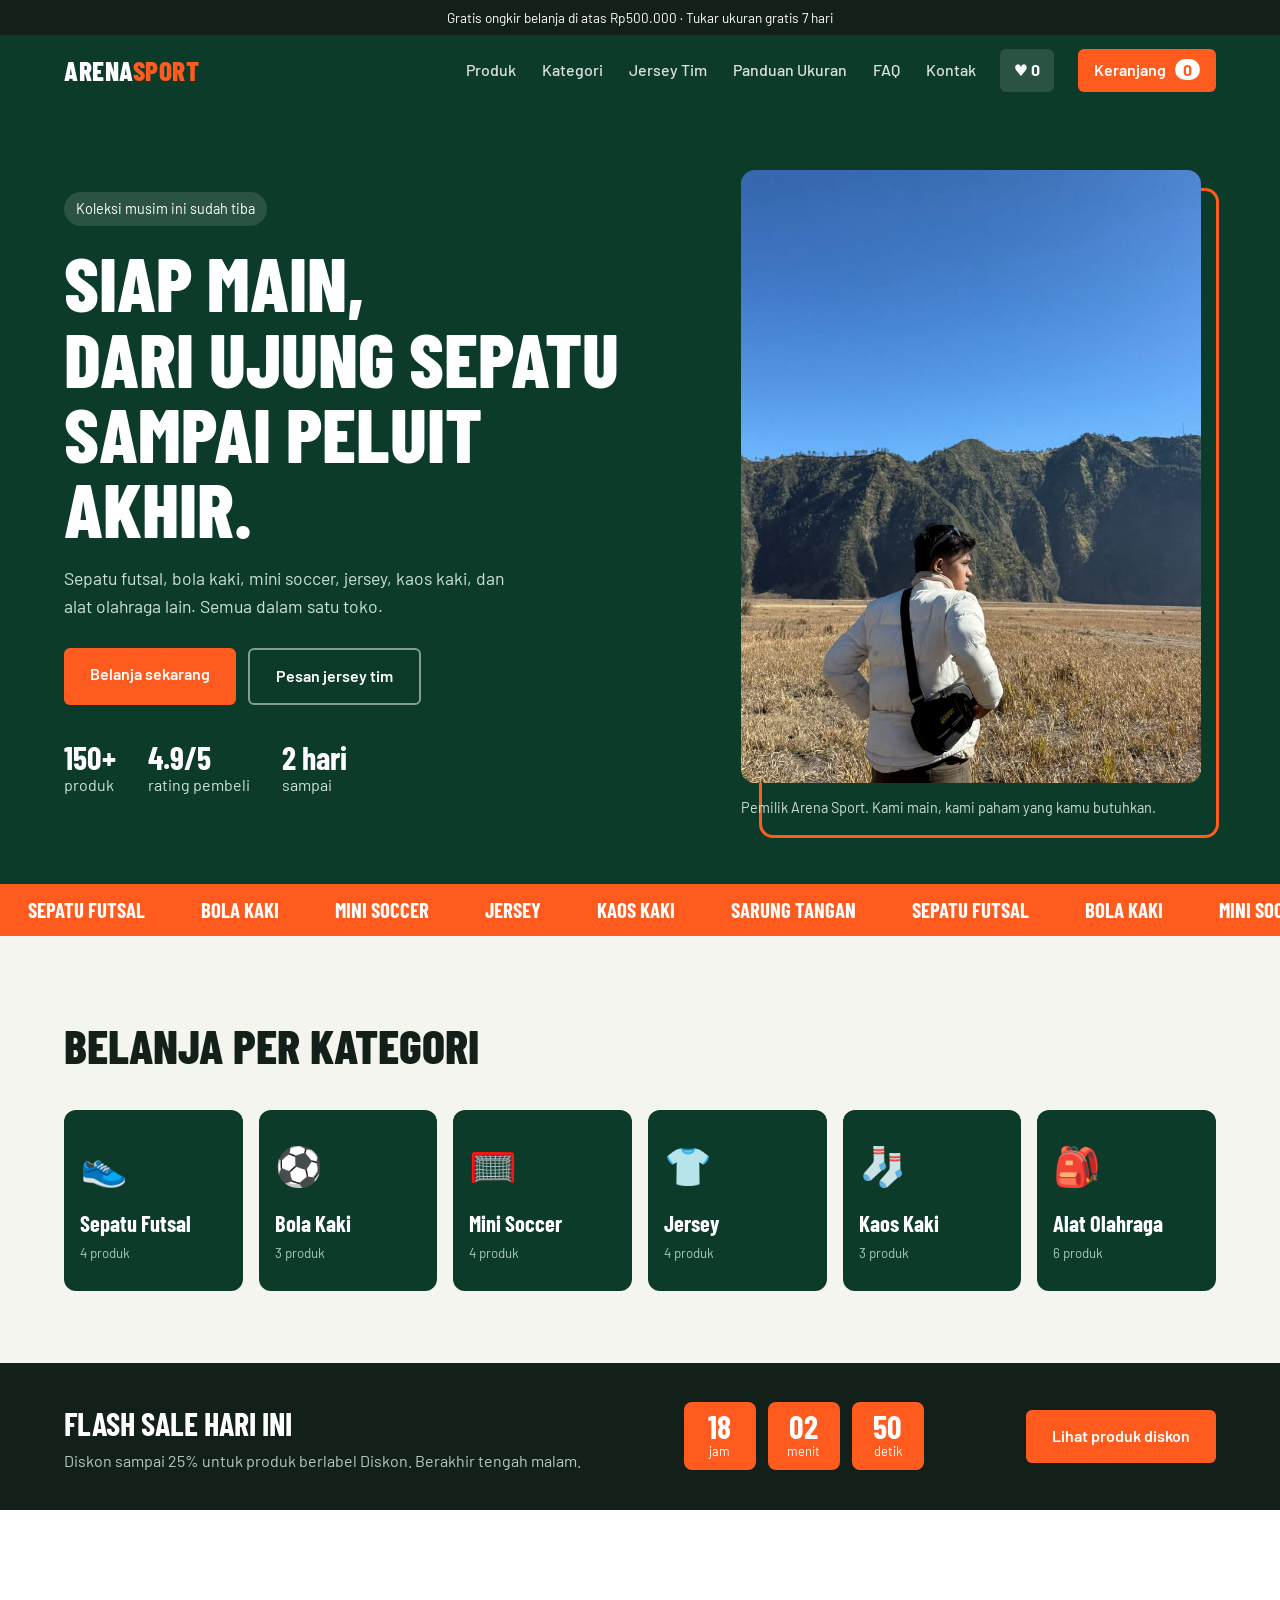
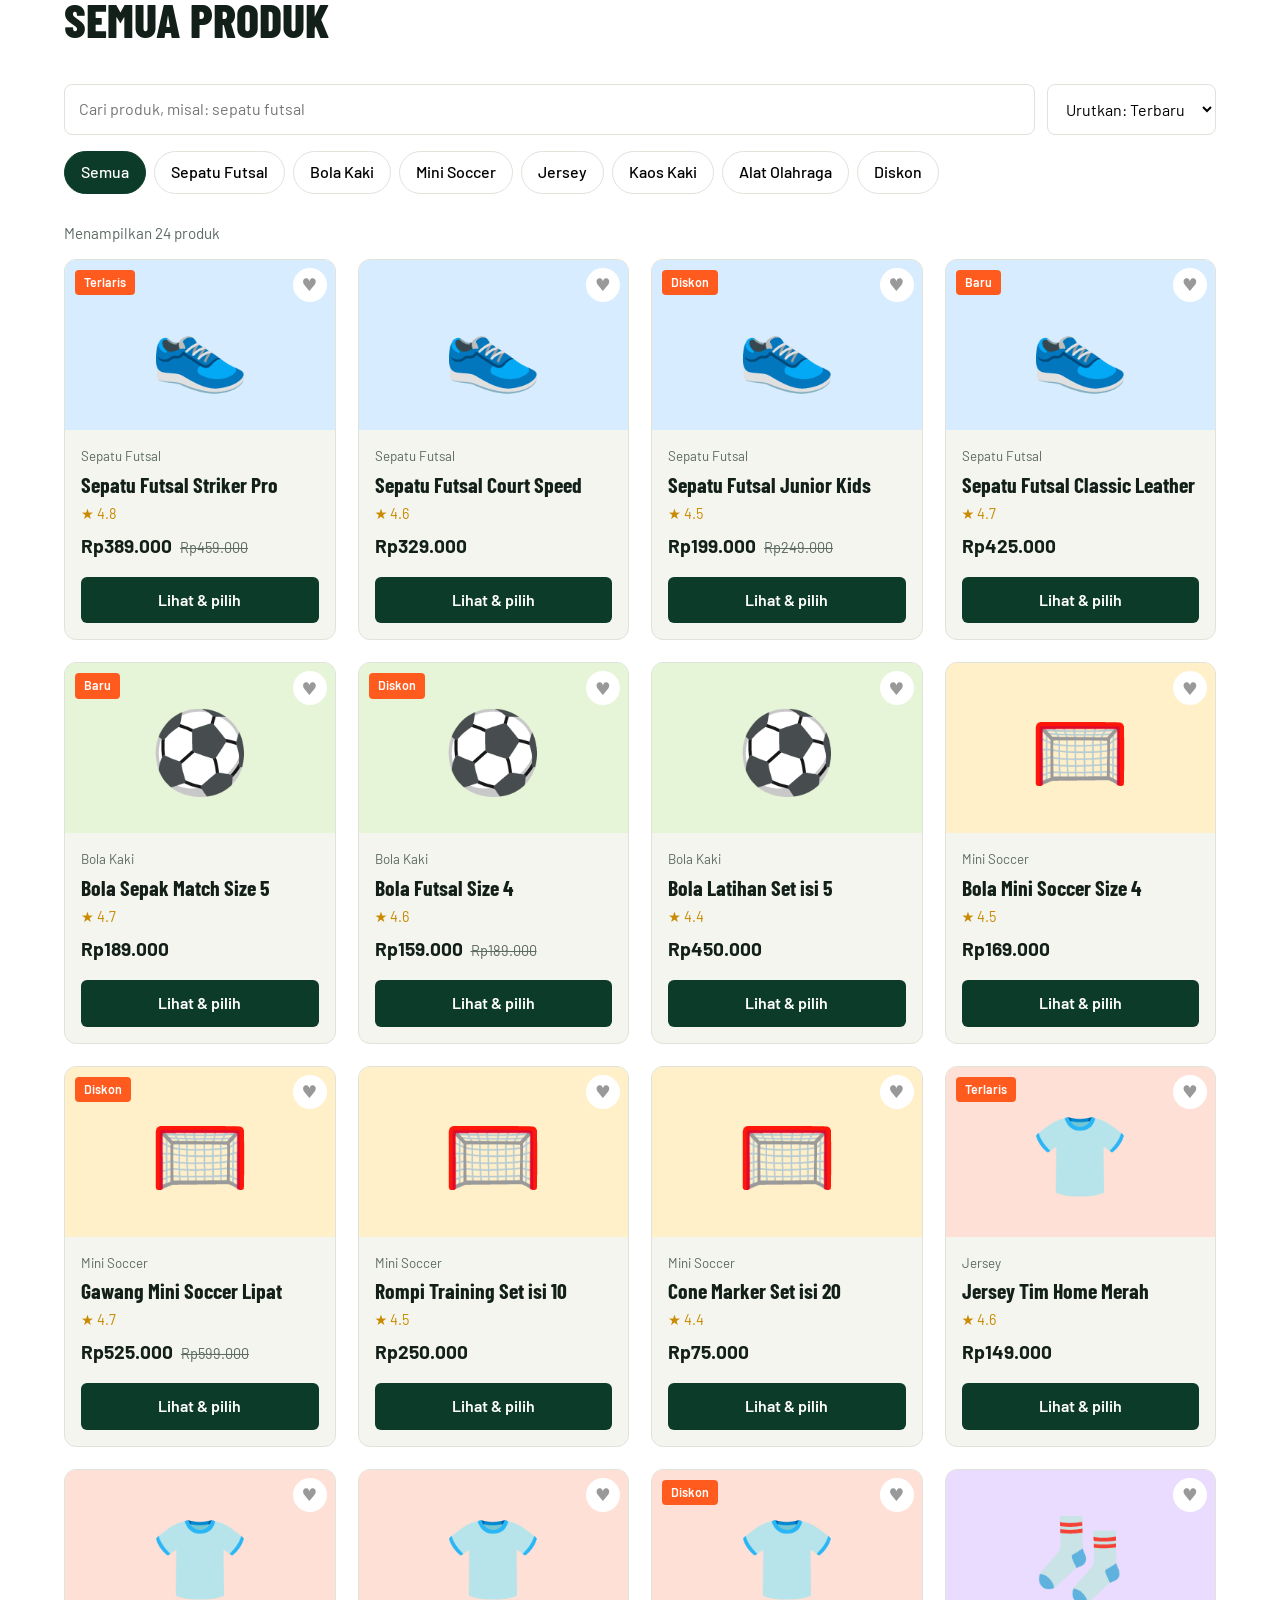
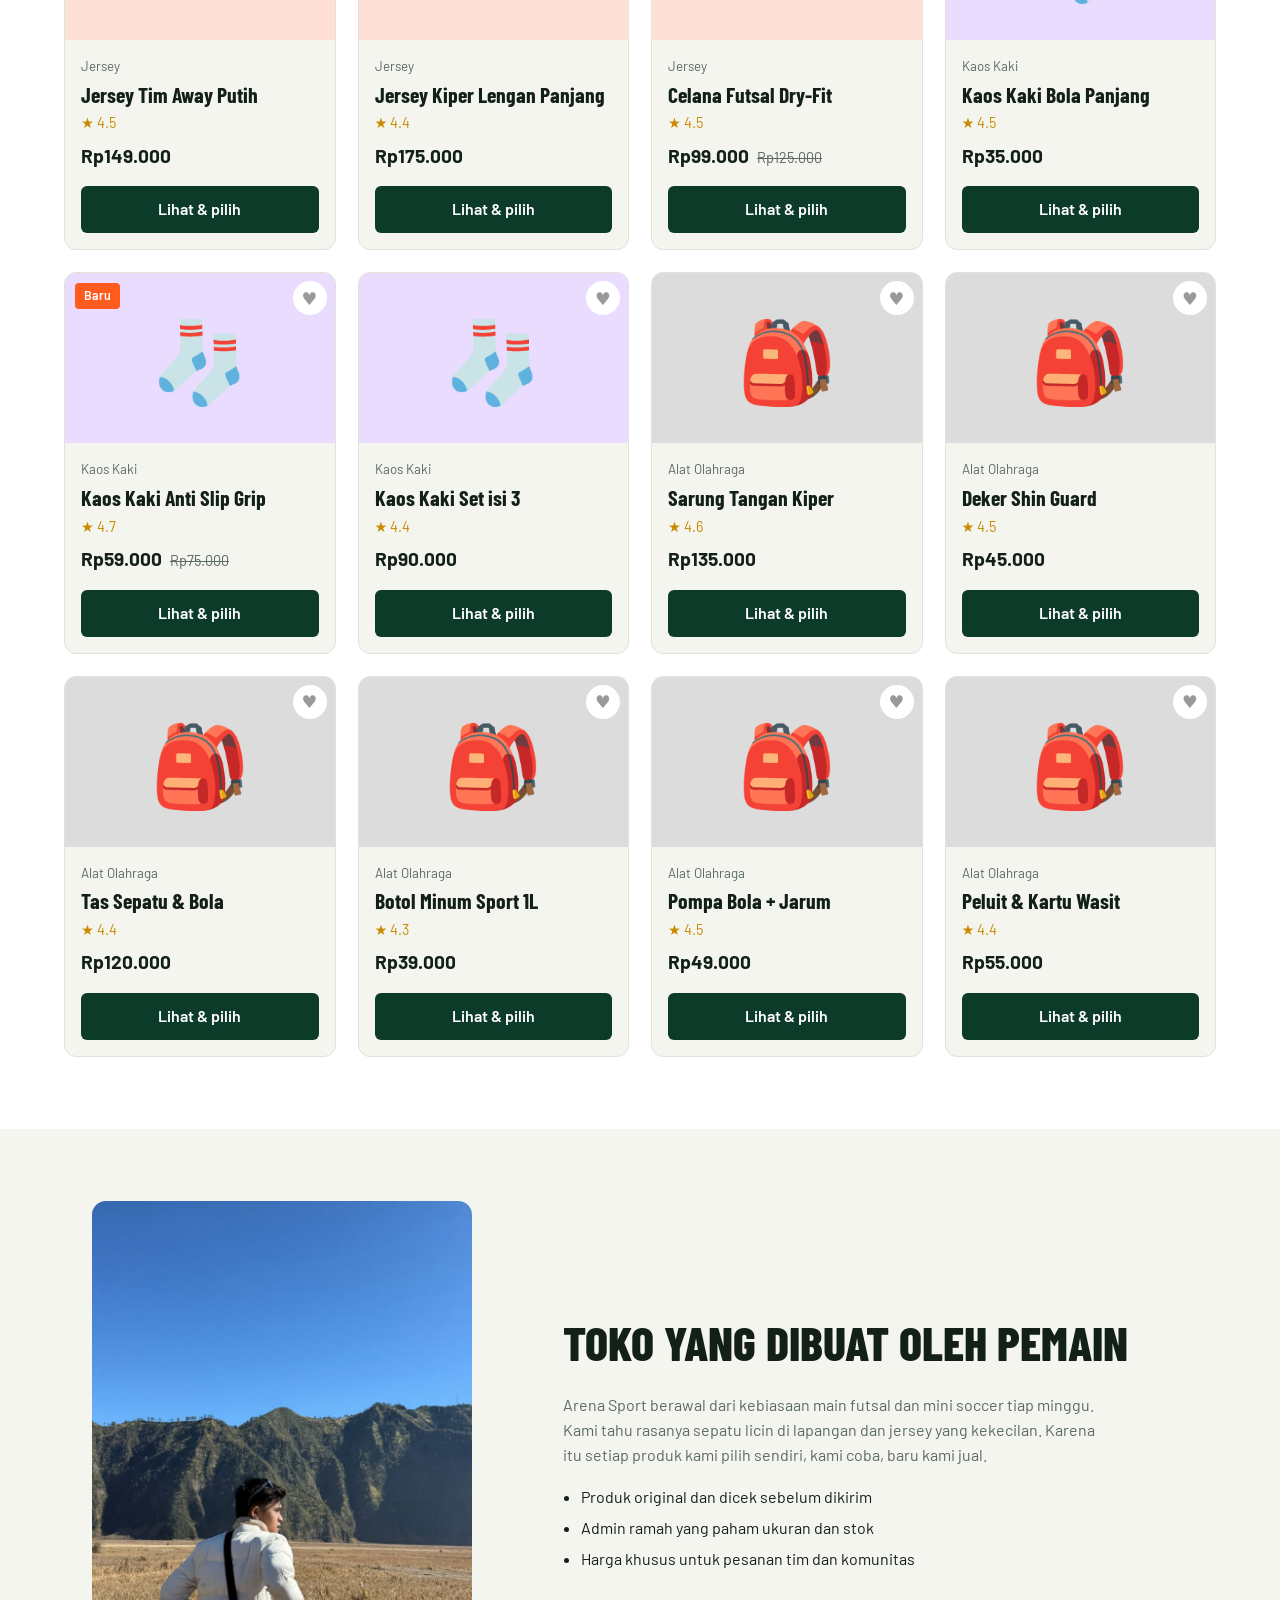
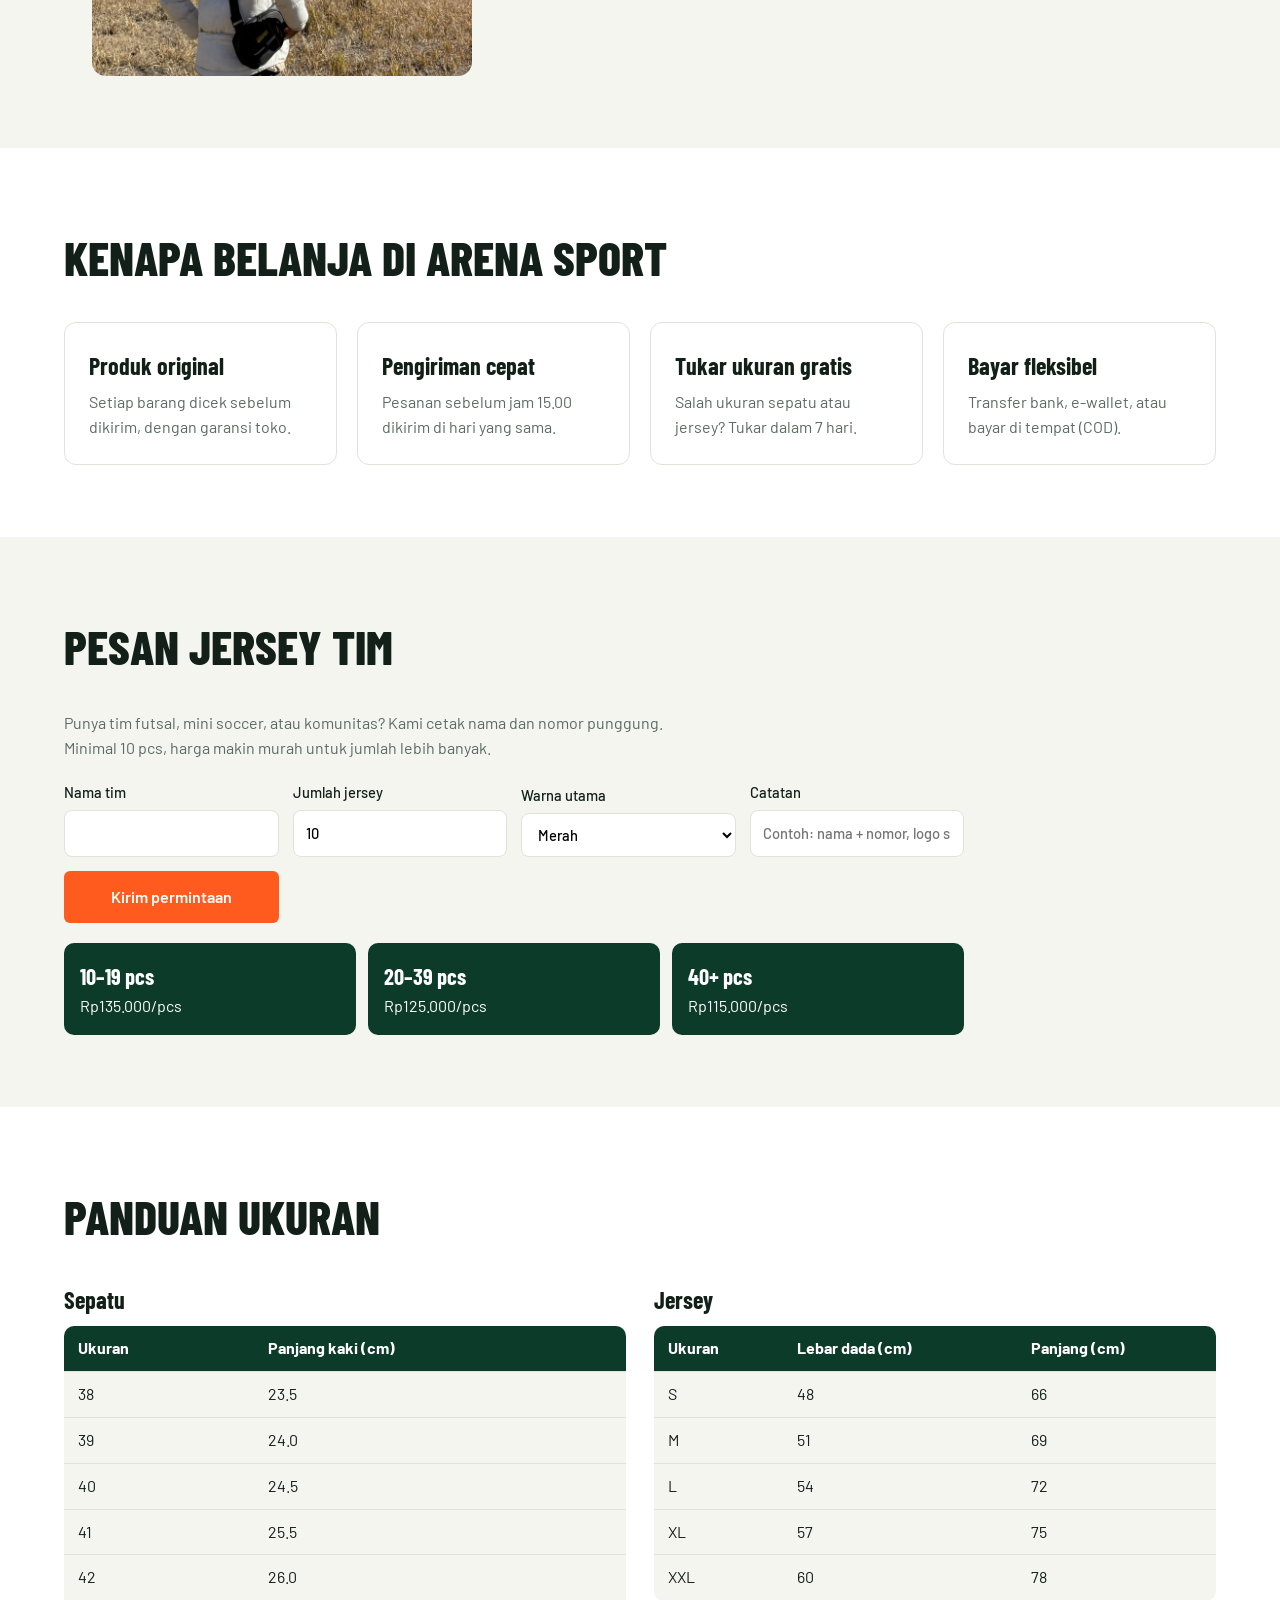
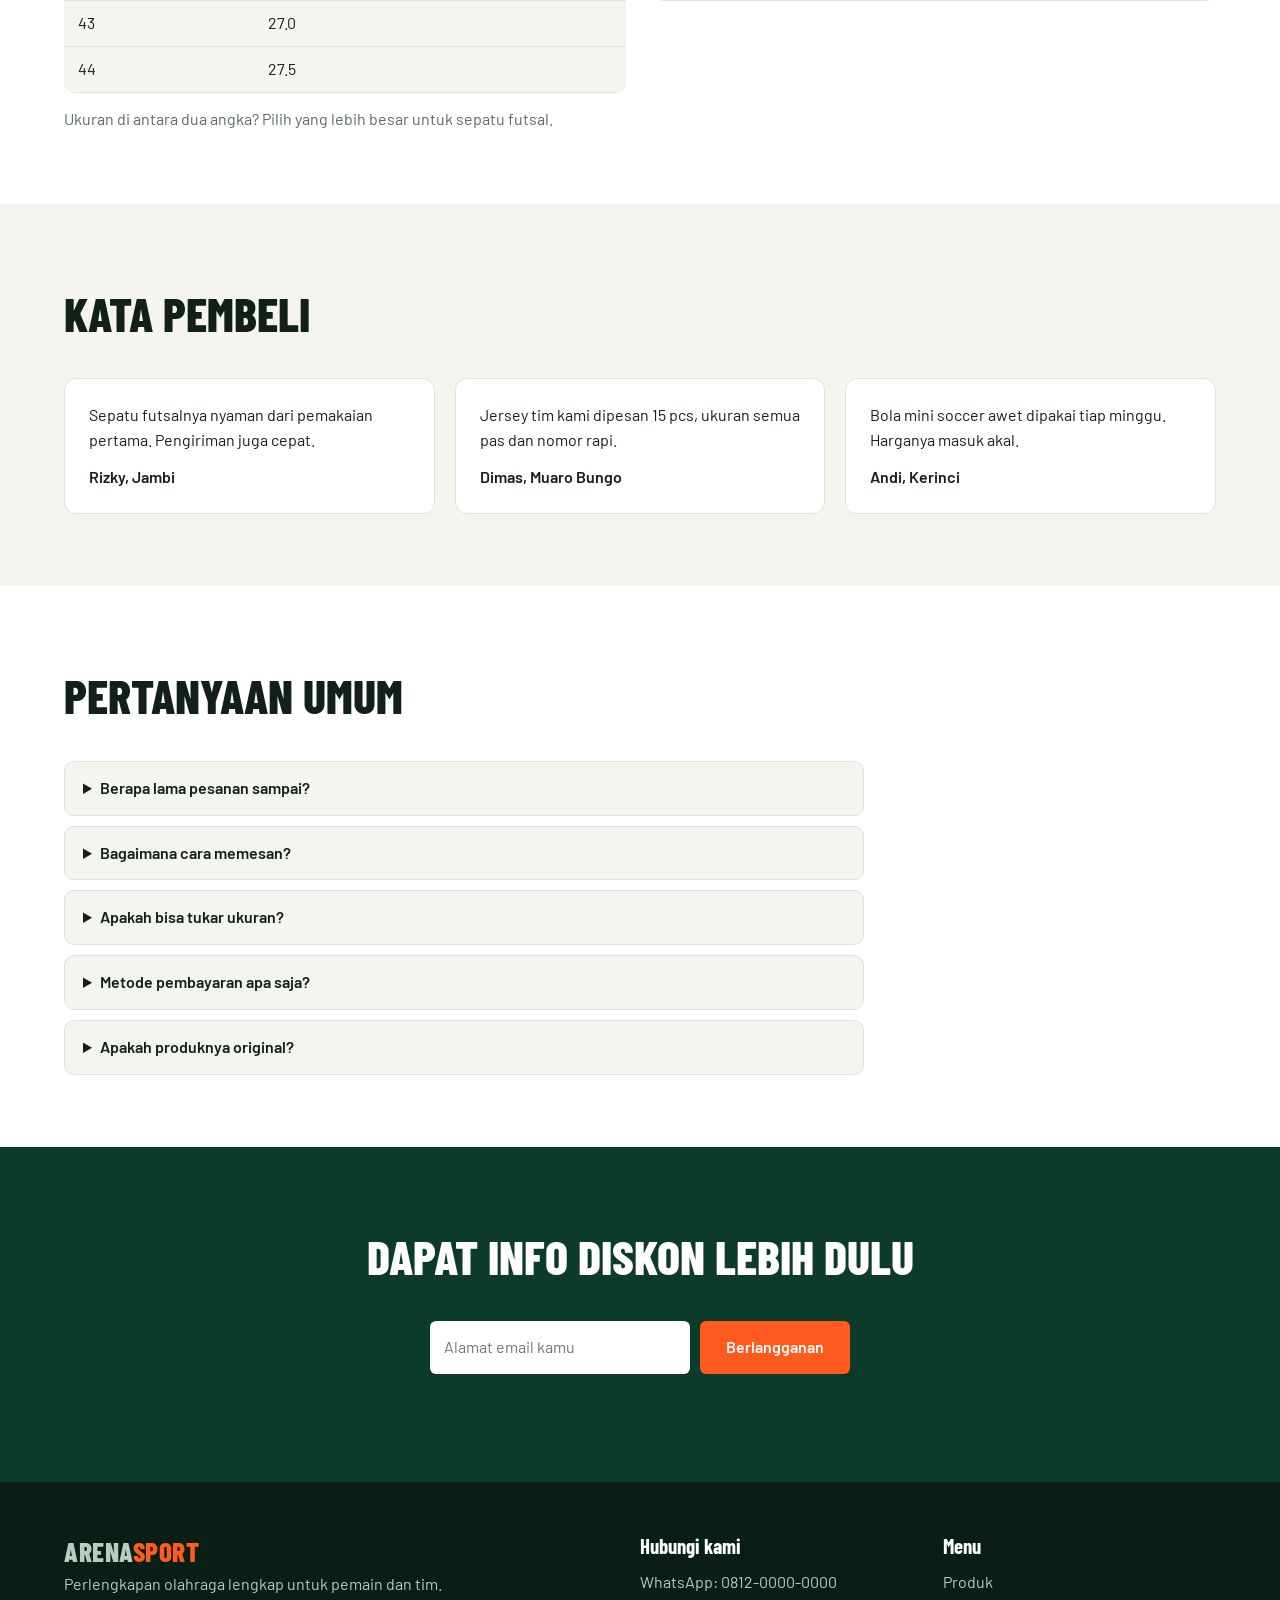
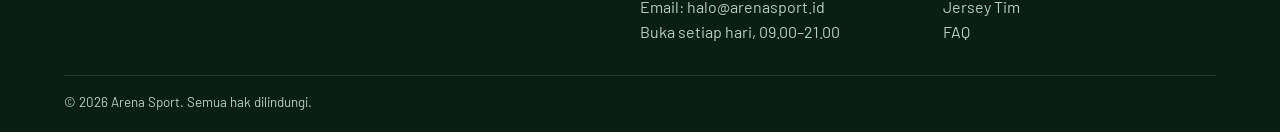
==== index.html @ ff733ac8 "Add files via upload" ====
<!DOCTYPE html>
<html lang="id">
<head>
<meta charset="UTF-8">
<meta name="viewport" content="width=device-width, initial-scale=1">
<title>Arena Sport – Sepatu Futsal, Bola, Jersey & Perlengkapan Olahraga</title>
<meta name="description" content="Toko perlengkapan olahraga lengkap: sepatu futsal, bola kaki, mini soccer, jersey, kaos kaki, dan alat olahraga lainnya.">
<link rel="preconnect" href="https://fonts.googleapis.com">
<link href="https://fonts.googleapis.com/css2?family=Barlow+Condensed:wght@600;700;800&family=Barlow:wght@400;500;600&display=swap" rel="stylesheet">
<style>
:root{
  --pitch:#0d3b2a; --pitch2:#145a40; --chalk:#f4f5ef; --paper:#ffffff;
  --flare:#ff5b1f; --ink:#13201a; --mute:#5b6a62; --line:#dfe3da;
  --disp:'Barlow Condensed','Arial Narrow',Impact,sans-serif;
  --body:'Barlow',system-ui,-apple-system,'Segoe UI',Arial,sans-serif;
}
*{box-sizing:border-box;margin:0;padding:0}
html{scroll-behavior:smooth;scroll-padding-top:72px}
body{font-family:var(--body);color:var(--ink);background:var(--chalk);line-height:1.55}
img{max-width:100%;display:block}
a{color:inherit;text-decoration:none}
button,input,select{font:inherit}
:focus-visible{outline:3px solid var(--flare);outline-offset:2px}

.nav{position:sticky;top:0;z-index:30;display:flex;align-items:center;gap:24px;padding:14px 5vw;background:var(--pitch);color:#fff}
.logo{font-family:var(--disp);font-weight:800;font-size:1.7rem;letter-spacing:.02em}
.logo span{color:var(--flare)}
.nav nav{display:flex;gap:26px;margin-left:auto}
.nav nav a{opacity:.85;font-weight:500}
.nav nav a:hover{opacity:1;color:var(--flare)}
.cart-btn{background:var(--flare);color:#fff;border:0;padding:9px 16px;border-radius:6px;font-weight:600;cursor:pointer}
.cart-btn b{background:#fff;color:var(--flare);border-radius:99px;padding:1px 8px;margin-left:6px}
.burger{display:none;background:none;border:0;color:#fff;font-size:1.6rem;cursor:pointer}

.hero{display:grid;grid-template-columns:1.1fr .9fr;gap:5vw;align-items:center;padding:64px 5vw;background:var(--pitch);color:#fff}
.tag{display:inline-block;background:rgba(255,255,255,.12);padding:6px 12px;border-radius:99px;font-size:.9rem;margin-bottom:18px}
.hero h1{font-family:var(--disp);font-weight:800;font-size:clamp(2.6rem,6vw,5rem);line-height:.98;text-transform:uppercase}
.lead{margin:20px 0 28px;max-width:46ch;color:#cfe3d8;font-size:1.1rem}
.cta{display:flex;gap:12px;flex-wrap:wrap}
.btn{display:inline-block;background:var(--flare);color:#fff;border:0;padding:14px 26px;border-radius:6px;font-weight:600;cursor:pointer;transition:transform .15s,background .15s}
.btn:hover{background:#e84a10;transform:translateY(-2px)}
.btn.ghost{background:transparent;border:2px solid rgba(255,255,255,.5)}
.btn.ghost:hover{background:rgba(255,255,255,.1)}
.btn.full{width:100%}
.stats{display:flex;gap:32px;list-style:none;margin-top:36px;color:#cfe3d8}
.stats b{display:block;font-family:var(--disp);font-size:2rem;color:#fff;line-height:1}

.hero-photo{position:relative;max-width:460px;justify-self:center}
.hero-photo::before{content:"";position:absolute;inset:18px -18px -18px 18px;border:3px solid var(--flare);border-radius:14px}
.hero-photo img{position:relative;width:100%;aspect-ratio:3/4;object-fit:cover;border-radius:14px}
.hero-photo figcaption{position:relative;margin-top:14px;font-size:.9rem;color:#cfe3d8}

.ticker{overflow:hidden;background:var(--flare);color:#fff;font-family:var(--disp);font-weight:700;font-size:1.3rem;white-space:nowrap}
.ticker div{display:inline-block;padding:10px 0;animation:run 28s linear infinite}
.ticker span{margin:0 28px}
@keyframes run{to{transform:translateX(-50%)}}

.section{padding:72px 5vw}
.section.alt{background:var(--paper)}
.section h2{font-family:var(--disp);font-weight:800;font-size:clamp(2rem,4vw,3rem);text-transform:uppercase;margin-bottom:28px}

.cats{display:grid;grid-template-columns:repeat(auto-fit,minmax(150px,1fr));gap:16px}
.cat{background:var(--pitch);color:#fff;border:0;border-radius:12px;padding:26px 16px;text-align:left;cursor:pointer;transition:background .2s}
.cat:hover{background:var(--pitch2)}
.cat .ic{font-size:2.4rem;display:block;margin-bottom:10px}
.cat b{font-family:var(--disp);font-size:1.4rem;display:block}
.cat small{color:#a9c9b9}

.tools{display:flex;gap:12px;flex-wrap:wrap;margin-bottom:16px}
.tools input,.tools select{padding:12px 14px;border:1px solid var(--line);border-radius:8px;background:#fff}
.tools input{flex:1;min-width:220px}
.chips{display:flex;gap:8px;flex-wrap:wrap;margin-bottom:28px}
.chip{border:1px solid var(--line);background:#fff;padding:8px 16px;border-radius:99px;cursor:pointer;font-weight:500}
.chip.on{background:var(--pitch);color:#fff;border-color:var(--pitch)}

.grid{display:grid;grid-template-columns:repeat(auto-fill,minmax(240px,1fr));gap:22px}
.card{background:var(--chalk);border:1px solid var(--line);border-radius:12px;overflow:hidden;display:flex;flex-direction:column}
.thumb{position:relative;height:170px;display:grid;place-items:center;font-size:5rem}
.badge{position:absolute;top:10px;left:10px;background:var(--flare);color:#fff;font-size:.78rem;font-weight:600;padding:3px 9px;border-radius:4px}
.info{padding:16px;display:flex;flex-direction:column;gap:6px;flex:1}
.info small{color:var(--mute)}
.info h3{font-family:var(--disp);font-size:1.35rem;line-height:1.1}
.rate{color:#c98a00;font-size:.9rem}
.price{margin-top:auto;display:flex;align-items:baseline;gap:8px}
.price b{font-size:1.2rem}
.price s{color:var(--mute);font-size:.9rem}
.add{margin-top:10px;background:var(--pitch);color:#fff;border:0;padding:11px;border-radius:6px;font-weight:600;cursor:pointer}
.add:hover{background:var(--flare)}
.empty{padding:30px 0;color:var(--mute)}

.why{display:grid;grid-template-columns:repeat(auto-fit,minmax(220px,1fr));gap:20px}
.why>div,blockquote{background:var(--paper);border:1px solid var(--line);border-radius:12px;padding:24px}
.alt blockquote{background:var(--chalk)}
.why h3{font-family:var(--disp);font-size:1.5rem;margin-bottom:6px}
.why p{color:var(--mute)}
blockquote cite{display:block;margin-top:12px;font-style:normal;font-weight:600}

.news{background:var(--pitch);color:#fff;text-align:center}
.news form{display:flex;gap:10px;justify-content:center;flex-wrap:wrap}
.news input{padding:14px;border-radius:6px;border:0;min-width:260px}
.msg{margin-top:12px;min-height:1.5em;color:#ffd2bf}

footer{background:#091f16;color:#b9ccc1;padding:48px 5vw 20px;display:grid;grid-template-columns:2fr 1fr 1fr;gap:30px}
footer h3{color:#fff;font-family:var(--disp);font-size:1.3rem;margin-bottom:8px}
footer a:hover{color:var(--flare)}
footer small{grid-column:1/-1;border-top:1px solid #1f3a2d;padding-top:16px}

.overlay{position:fixed;inset:0;background:rgba(0,0,0,.5);opacity:0;pointer-events:none;transition:opacity .25s;z-index:40}
.overlay.show{opacity:1;pointer-events:auto}
.drawer{position:fixed;top:0;right:0;height:100%;width:min(400px,100%);background:#fff;z-index:50;display:flex;flex-direction:column;transform:translateX(100%);transition:transform .3s}
.drawer.open{transform:none}
.drawer-head{display:flex;justify-content:space-between;align-items:center;padding:18px 20px;border-bottom:1px solid var(--line)}
.drawer-head h2{font-family:var(--disp);font-size:1.8rem}
.drawer-head button{background:none;border:0;font-size:1.3rem;cursor:pointer}
.drawer-body{flex:1;overflow:auto;padding:12px 20px}
.item{display:grid;grid-template-columns:52px 1fr auto;gap:12px;align-items:center;padding:12px 0;border-bottom:1px solid var(--line)}
.item .em{font-size:2rem;text-align:center}
.item p{font-weight:600;line-height:1.2}
.item small{color:var(--mute)}
.qty{display:flex;align-items:center;gap:8px;margin-top:6px}
.qty button{width:26px;height:26px;border:1px solid var(--line);background:#fff;border-radius:4px;cursor:pointer}
.rm{background:none;border:0;color:var(--mute);cursor:pointer;font-size:.85rem}
.drawer-foot{padding:18px 20px;border-top:1px solid var(--line);display:grid;gap:10px}
.total{display:flex;justify-content:space-between;font-size:1.2rem}
.link{background:none;border:0;color:var(--mute);text-decoration:underline;cursor:pointer}
.toast{position:fixed;left:50%;bottom:24px;transform:translate(-50%,80px);background:var(--ink);color:#fff;padding:12px 20px;border-radius:8px;z-index:60;opacity:0;transition:.3s}
.toast.show{transform:translate(-50%,0);opacity:1}

@media(max-width:820px){
  .hero{grid-template-columns:1fr;padding-top:40px}
  .hero-photo{max-width:340px}
  .burger{display:block}
  .nav nav{display:none;position:absolute;top:100%;left:0;right:0;flex-direction:column;background:var(--pitch);padding:16px 5vw;gap:14px}
  .nav nav.open{display:flex}
  .cart-btn{margin-left:auto}
  footer{grid-template-columns:1fr}
}
@media(prefers-reduced-motion:reduce){*{animation:none!important;transition:none!important;scroll-behavior:auto!important}}

/* ---- Tambahan ---- */
.announce{background:var(--ink);color:#fff;text-align:center;font-size:.85rem;padding:7px 5vw}
.icon-btn{background:rgba(255,255,255,.12);color:#fff;border:0;padding:9px 14px;border-radius:6px;cursor:pointer;font-weight:600}
.icon-btn.on{background:#fff;color:var(--flare)}
.nav nav{margin-left:auto}
.flash{display:flex;flex-wrap:wrap;gap:24px;align-items:center;justify-content:space-between;padding:36px 5vw;background:var(--ink);color:#fff}
.flash h2{font-family:var(--disp);font-size:2rem;text-transform:uppercase}
.flash p{color:#b9ccc1}
.count{display:flex;gap:12px}
.count span{background:var(--flare);border-radius:8px;padding:8px 14px;text-align:center;font-size:.8rem;min-width:72px}
.count b{display:block;font-family:var(--disp);font-size:2rem;line-height:1}
.result{color:var(--mute);margin-bottom:14px;font-size:.95rem}
.heart{position:absolute;top:8px;right:8px;background:#fff;border:0;width:34px;height:34px;border-radius:50%;cursor:pointer;color:#999;font-size:1.1rem}
.heart.on{color:var(--flare)}
.thumb{cursor:pointer}
.about{display:grid;grid-template-columns:.8fr 1.2fr;gap:5vw;align-items:center}
.about img{width:100%;max-width:380px;aspect-ratio:4/5;object-fit:cover;border-radius:14px;justify-self:center}
.about h2{margin-bottom:14px}
.about p{color:var(--mute);max-width:60ch}
.check{margin:18px 0 0 18px;display:grid;gap:6px}
.team{display:grid;gap:20px;max-width:900px}
.team p{color:var(--mute);max-width:70ch}
.team form{display:grid;grid-template-columns:repeat(auto-fit,minmax(200px,1fr));gap:14px;align-items:end}
label{display:grid;gap:6px;font-weight:500;font-size:.92rem}
label input,label select,label textarea{padding:11px 12px;border:1px solid var(--line);border-radius:8px;background:#fff;width:100%}
.tiers{display:grid;grid-template-columns:repeat(auto-fit,minmax(180px,1fr));gap:12px}
.tiers div{background:var(--pitch);color:#fff;border-radius:10px;padding:16px}
.tiers b{display:block;font-family:var(--disp);font-size:1.4rem}
.tables{display:grid;grid-template-columns:repeat(auto-fit,minmax(280px,1fr));gap:28px}
.tables h3{font-family:var(--disp);font-size:1.5rem;margin-bottom:8px}
table{width:100%;border-collapse:collapse;background:var(--chalk);border-radius:10px;overflow:hidden}
th,td{padding:10px 14px;text-align:left;border-bottom:1px solid var(--line)}
th{background:var(--pitch);color:#fff}
.note{margin-top:14px;color:var(--mute)}
.faq{display:grid;gap:10px;max-width:800px}
details{background:var(--chalk);border:1px solid var(--line);border-radius:10px;padding:14px 18px}
summary{cursor:pointer;font-weight:600}
details p{margin-top:8px;color:var(--mute)}
.totop{position:fixed;right:18px;bottom:18px;width:44px;height:44px;border-radius:50%;border:0;background:var(--flare);color:#fff;font-size:1.2rem;cursor:pointer;z-index:35}
.ship{font-size:.9rem;color:var(--mute)}
.modal{position:fixed;inset:0;background:rgba(0,0,0,.55);display:none;align-items:center;justify-content:center;padding:16px;z-index:70}
.modal.show{display:flex}
.box{background:#fff;border-radius:14px;max-width:760px;width:100%;max-height:92vh;overflow:auto;position:relative}
.x{position:absolute;top:10px;right:12px;background:#fff;border:0;font-size:1.3rem;cursor:pointer;z-index:2}
.detail{display:grid;grid-template-columns:1fr 1fr}
.detail .thumb{height:100%;min-height:260px;font-size:8rem;cursor:default}
.detail .body{padding:28px;display:grid;gap:12px;align-content:start}
.detail h3{font-family:var(--disp);font-size:2rem;line-height:1}
.detail .desc{color:var(--mute)}
.sizes{display:flex;gap:8px;flex-wrap:wrap}
.size{min-width:44px;padding:8px 12px;border:1px solid var(--line);background:#fff;border-radius:6px;cursor:pointer}
.size.on{background:var(--pitch);color:#fff;border-color:var(--pitch)}
.form{padding:28px;display:grid;gap:14px}
.form h3{font-family:var(--disp);font-size:2rem}
.form .row{display:grid;grid-template-columns:1fr 1fr;gap:12px}
.sum{background:var(--chalk);border-radius:10px;padding:14px;font-size:.92rem;display:grid;gap:4px}
.sum div{display:flex;justify-content:space-between}
.err{color:#c0260d;font-size:.9rem;min-height:1.2em}
@media(max-width:820px){.about,.detail{grid-template-columns:1fr}.detail .thumb{min-height:180px;font-size:5rem}.form .row{grid-template-columns:1fr}.nav nav{margin-left:0}.icon-btn{margin-left:auto}.cart-btn{margin-left:0}}

/* Perbaikan header HP */
.icon-btn,.cart-btn{white-space:nowrap}
@media(max-width:820px){
  .nav{gap:8px;padding:12px 4vw}
  .logo{font-size:1.35rem}
  .icon-btn{padding:8px 10px;font-size:.9rem}
  .cart-btn{padding:8px 10px;font-size:.9rem}
  .cart-btn b{margin-left:4px;padding:0 6px}
  .burger{padding:0 4px}
}

</style>
</head>
<body>
<div class="announce">Gratis ongkir belanja di atas Rp500.000 · Tukar ukuran gratis 7 hari</div>
<header class="nav">
  <a href="#beranda" class="logo">ARENA<span>SPORT</span></a>
  <nav id="menu" aria-label="Menu utama">
    <a href="#produk">Produk</a><a href="#kategori">Kategori</a><a href="#tim">Jersey Tim</a><a href="#ukuran">Panduan Ukuran</a><a href="#faq">FAQ</a><a href="#kontak">Kontak</a>
  </nav>
  <button class="icon-btn" id="favBtn" aria-label="Lihat favorit">♥ <b id="favCount">0</b></button>
  <button class="cart-btn" id="openCart" aria-label="Buka keranjang">Keranjang <b id="cartCount">0</b></button>
  <button class="burger" id="burger" aria-label="Menu">☰</button>
</header>

<main>
<section class="hero" id="beranda">
  <div class="hero-text">
    <p class="tag">Koleksi musim ini sudah tiba</p>
    <h1>Siap main,<br>dari ujung sepatu sampai peluit akhir.</h1>
    <p class="lead">Sepatu futsal, bola kaki, mini soccer, jersey, kaos kaki, dan alat olahraga lain. Semua dalam satu toko.</p>
    <div class="cta"><a href="#produk" class="btn">Belanja sekarang</a><a href="#tim" class="btn ghost">Pesan jersey tim</a></div>
    <ul class="stats"><li><b>150+</b> produk</li><li><b>4.9/5</b> rating pembeli</li><li><b>2 hari</b> sampai</li></ul>
  </div>
  <figure class="hero-photo">
    <img src="[data-uri]" alt="Pemilik Arena Sport berdiri di padang rumput dengan latar perbukitan">
    <figcaption>Pemilik Arena Sport. Kami main, kami paham yang kamu butuhkan.</figcaption>
  </figure>
</section>

<div class="ticker" aria-hidden="true"><div><span>SEPATU FUTSAL</span><span>BOLA KAKI</span><span>MINI SOCCER</span><span>JERSEY</span><span>KAOS KAKI</span><span>SARUNG TANGAN</span><span>SEPATU FUTSAL</span><span>BOLA KAKI</span><span>MINI SOCCER</span><span>JERSEY</span><span>KAOS KAKI</span><span>SARUNG TANGAN</span></div></div>

<section class="section" id="kategori"><h2>Belanja per kategori</h2><div class="cats" id="cats"></div></section>

<section class="flash">
  <div><h2>Flash sale hari ini</h2><p>Diskon sampai 25% untuk produk berlabel Diskon. Berakhir tengah malam.</p></div>
  <div class="count" id="count" aria-live="off"><span><b id="h">00</b>jam</span><span><b id="m">00</b>menit</span><span><b id="s">00</b>detik</span></div>
  <a href="#produk" class="btn" data-sale="1">Lihat produk diskon</a>
</section>

<section class="section alt" id="produk">
  <h2>Semua produk</h2>
  <div class="tools">
    <input type="search" id="search" placeholder="Cari produk, misal: sepatu futsal" aria-label="Cari produk">
    <select id="sort" aria-label="Urutkan"><option value="default">Urutkan: Terbaru</option><option value="low">Harga terendah</option><option value="high">Harga tertinggi</option><option value="rating">Rating tertinggi</option></select>
  </div>
  <div class="chips" id="chips"></div>
  <p class="result" id="result"></p>
  <div class="grid" id="grid"></div>
  <p class="empty" id="empty" hidden>Produk tidak ditemukan. Coba kata kunci lain atau pilih kategori Semua.</p>
</section>

<section class="section" id="tentang">
  <div class="about">
    <img src="[data-uri]" alt="Pemilik Arena Sport" loading="lazy">
    <div>
      <h2>Toko yang dibuat oleh pemain</h2>
      <p>Arena Sport berawal dari kebiasaan main futsal dan mini soccer tiap minggu. Kami tahu rasanya sepatu licin di lapangan dan jersey yang kekecilan. Karena itu setiap produk kami pilih sendiri, kami coba, baru kami jual.</p>
      <ul class="check"><li>Produk original dan dicek sebelum dikirim</li><li>Admin ramah yang paham ukuran dan stok</li><li>Harga khusus untuk pesanan tim dan komunitas</li></ul>
    </div>
  </div>
</section>

<section class="section alt" id="kenapa">
  <h2>Kenapa belanja di Arena Sport</h2>
  <div class="why">
    <div><h3>Produk original</h3><p>Setiap barang dicek sebelum dikirim, dengan garansi toko.</p></div>
    <div><h3>Pengiriman cepat</h3><p>Pesanan sebelum jam 15.00 dikirim di hari yang sama.</p></div>
    <div><h3>Tukar ukuran gratis</h3><p>Salah ukuran sepatu atau jersey? Tukar dalam 7 hari.</p></div>
    <div><h3>Bayar fleksibel</h3><p>Transfer bank, e-wallet, atau bayar di tempat (COD).</p></div>
  </div>
</section>

<section class="section" id="tim">
  <h2>Pesan jersey tim</h2>
  <div class="team">
    <p>Punya tim futsal, mini soccer, atau komunitas? Kami cetak nama dan nomor punggung. Minimal 10 pcs, harga makin murah untuk jumlah lebih banyak.</p>
    <form id="teamForm" novalidate>
      <label>Nama tim<input id="tName" required></label>
      <label>Jumlah jersey<input id="tQty" type="number" min="10" value="10"></label>
      <label>Warna utama<select id="tColor"><option>Merah</option><option>Biru</option><option>Hijau</option><option>Hitam</option><option>Putih</option><option>Kuning</option></select></label>
      <label>Catatan<input id="tNote" placeholder="Contoh: nama + nomor, logo sponsor"></label>
      <button class="btn" type="submit">Kirim permintaan</button>
    </form>
    <div class="tiers"><div><b>10–19 pcs</b>Rp135.000/pcs</div><div><b>20–39 pcs</b>Rp125.000/pcs</div><div><b>40+ pcs</b>Rp115.000/pcs</div></div>
  </div>
</section>

<section class="section alt" id="ukuran">
  <h2>Panduan ukuran</h2>
  <div class="tables">
    <div><h3>Sepatu</h3><table><tr><th>Ukuran</th><th>Panjang kaki (cm)</th></tr><tr><td>38</td><td>23.5</td></tr><tr><td>39</td><td>24.0</td></tr><tr><td>40</td><td>24.5</td></tr><tr><td>41</td><td>25.5</td></tr><tr><td>42</td><td>26.0</td></tr><tr><td>43</td><td>27.0</td></tr><tr><td>44</td><td>27.5</td></tr></table></div>
    <div><h3>Jersey</h3><table><tr><th>Ukuran</th><th>Lebar dada (cm)</th><th>Panjang (cm)</th></tr><tr><td>S</td><td>48</td><td>66</td></tr><tr><td>M</td><td>51</td><td>69</td></tr><tr><td>L</td><td>54</td><td>72</td></tr><tr><td>XL</td><td>57</td><td>75</td></tr><tr><td>XXL</td><td>60</td><td>78</td></tr></table></div>
  </div>
  <p class="note">Ukuran di antara dua angka? Pilih yang lebih besar untuk sepatu futsal.</p>
</section>

<section class="section" id="testi">
  <h2>Kata pembeli</h2>
  <div class="why">
    <blockquote>Sepatu futsalnya nyaman dari pemakaian pertama. Pengiriman juga cepat.<cite>Rizky, Jambi</cite></blockquote>
    <blockquote>Jersey tim kami dipesan 15 pcs, ukuran semua pas dan nomor rapi.<cite>Dimas, Muaro Bungo</cite></blockquote>
    <blockquote>Bola mini soccer awet dipakai tiap minggu. Harganya masuk akal.<cite>Andi, Kerinci</cite></blockquote>
  </div>
</section>

<section class="section alt" id="faq">
  <h2>Pertanyaan umum</h2>
  <div class="faq">
    <details><summary>Berapa lama pesanan sampai?</summary><p>Dalam kota Jambi 1 hari, luar kota 2–4 hari kerja tergantung kurir.</p></details>
    <details><summary>Bagaimana cara memesan?</summary><p>Pilih produk dan ukuran, masukkan ke keranjang, isi data pengiriman, lalu tekan kirim pesanan. Pesanan akan dikirim ke admin kami lewat WhatsApp.</p></details>
    <details><summary>Apakah bisa tukar ukuran?</summary><p>Bisa, gratis dalam 7 hari selama barang belum dipakai di lapangan dan label masih ada.</p></details>
    <details><summary>Metode pembayaran apa saja?</summary><p>Transfer bank, e-wallet (DANA, OVO, GoPay), dan COD untuk area tertentu.</p></details>
    <details><summary>Apakah produknya original?</summary><p>Ya. Semua produk dicek sebelum dikirim dan bergaransi toko.</p></details>
  </div>
</section>

<section class="section news">
  <h2>Dapat info diskon lebih dulu</h2>
  <form id="newsForm" novalidate><input type="email" id="email" placeholder="Alamat email kamu" aria-label="Email"><button class="btn" type="submit">Berlangganan</button></form>
  <p class="msg" id="newsMsg" role="status"></p>
</section>
</main>

<footer id="kontak">
  <div><div class="logo">ARENA<span>SPORT</span></div><p>Perlengkapan olahraga lengkap untuk pemain dan tim.</p></div>
  <div><h3>Hubungi kami</h3><p>WhatsApp: 0812-0000-0000<br>Email: halo@arenasport.id<br>Buka setiap hari, 09.00–21.00</p></div>
  <div><h3>Menu</h3><p><a href="#produk">Produk</a><br><a href="#tim">Jersey Tim</a><br><a href="#faq">FAQ</a></p></div>
  <small>© 2026 Arena Sport. Semua hak dilindungi.</small>
</footer>
<button class="totop" id="toTop" aria-label="Kembali ke atas" hidden>↑</button>

<div class="overlay" id="overlay"></div>
<aside class="drawer" id="drawer" aria-label="Keranjang belanja" aria-hidden="true">
  <div class="drawer-head"><h2>Keranjang</h2><button id="closeCart" aria-label="Tutup keranjang">✕</button></div>
  <div class="drawer-body" id="cartItems"></div>
  <div class="drawer-foot">
    <p class="ship" id="shipNote"></p>
    <div class="total"><span>Total</span><b id="cartTotal">Rp0</b></div>
    <button class="btn full" id="checkout">Lanjut ke pemesanan</button>
    <button class="link" id="clearCart">Kosongkan keranjang</button>
  </div>
</aside>

<div class="modal" id="modal" role="dialog" aria-modal="true" aria-hidden="true"><div class="box" id="modalBox"></div></div>
<div class="toast" id="toast" role="status"></div>
<script>
/* Arena Sport – logika toko */
// Nomor WhatsApp admin (format 62...). Jika kosong, pesanan bisa disalin dan dikirim manual.
const WA_NUMBER = "";
const FREE_SHIP = 500000;
const SHOE = ["38","39","40","41","42","43","44"], CLOTH = ["S","M","L","XL","XXL"], SOCK = ["All size","M","L"], BALL = ["Size 4","Size 5"];

const CATS = [
  { id: "sepatu", name: "Sepatu Futsal", icon: "👟", bg: "#d8ecff" },
  { id: "bola", name: "Bola Kaki", icon: "⚽", bg: "#e6f5d8" },
  { id: "mini", name: "Mini Soccer", icon: "🥅", bg: "#fff0c9" },
  { id: "jersey", name: "Jersey", icon: "👕", bg: "#ffe0d6" },
  { id: "kaos", name: "Kaos Kaki", icon: "🧦", bg: "#eadcff" },
  { id: "alat", name: "Alat Olahraga", icon: "🎒", bg: "#dcdcdc" },
];

const P = (id, cat, name, price, rating, desc, sizes, old, badge) => ({ id, cat, name, price, rating, desc, sizes, old, badge });
const PRODUCTS = [
  P(1,"sepatu","Sepatu Futsal Striker Pro",389000,4.8,"Upper sintetis ringan, sol karet anti slip untuk lapangan indoor. Bantalan tumit empuk untuk main lama.",SHOE,459000,"Terlaris"),
  P(2,"sepatu","Sepatu Futsal Court Speed",329000,4.6,"Desain ramping untuk gerak cepat. Sol datar memberi grip kuat di lantai vinyl dan parket.",SHOE),
  P(3,"sepatu","Sepatu Futsal Junior Kids",199000,4.5,"Ukuran anak dengan tali elastis dan sol lentur, nyaman untuk latihan sekolah.",["33","34","35","36","37"],249000,"Diskon"),
  P(4,"sepatu","Sepatu Futsal Classic Leather",425000,4.7,"Bahan kulit sintetis premium, sentuhan bola lebih empuk dan awet dipakai.",SHOE,null,"Baru"),
  P(5,"bola","Bola Sepak Match Size 5",189000,4.7,"Jahitan mesin kuat, pantulan stabil, cocok untuk pertandingan lapangan rumput.",["Size 5"],null,"Baru"),
  P(6,"bola","Bola Futsal Size 4",159000,4.6,"Pantulan rendah khas futsal, lapisan tahan gesek untuk lantai indoor.",["Size 4"],189000,"Diskon"),
  P(7,"bola","Bola Latihan Set isi 5",450000,4.4,"Lima bola latihan sekaligus, hemat untuk klub dan sekolah sepak bola.",["Size 4","Size 5"]),
  P(8,"mini","Bola Mini Soccer Size 4",169000,4.5,"Ukuran pas untuk mini soccer, permukaan grip bagus di rumput sintetis.",["Size 4"]),
  P(9,"mini","Gawang Mini Soccer Lipat",525000,4.7,"Rangka besi ringan, bisa dilipat dan dibawa dengan tas. Termasuk jaring.",null,599000,"Diskon"),
  P(10,"mini","Rompi Training Set isi 10",250000,4.5,"Bahan jaring adem, tersedia warna neon agar mudah dibedakan saat latihan.",null),
  P(11,"mini","Cone Marker Set isi 20",75000,4.4,"Penanda latihan dribbling dan drill. Fleksibel, tidak mudah patah.",null),
  P(12,"jersey","Jersey Tim Home Merah",149000,4.6,"Bahan dry-fit menyerap keringat, ringan dan cepat kering.",CLOTH,null,"Terlaris"),
  P(13,"jersey","Jersey Tim Away Putih",149000,4.5,"Potongan atletik, jahitan rapi di bahu dan ketiak agar tidak mengganggu gerakan.",CLOTH),
  P(14,"jersey","Jersey Kiper Lengan Panjang",175000,4.4,"Bantalan siku ringan dan bahan lentur untuk gerakan menyelam.",CLOTH),
  P(15,"jersey","Celana Futsal Dry-Fit",99000,4.5,"Pinggang karet dengan tali, ada saku kecil di sisi.",CLOTH,125000,"Diskon"),
  P(16,"kaos","Kaos Kaki Bola Panjang",35000,4.5,"Menutup betis penuh, bahan tebal di telapak untuk bantalan.",SOCK),
  P(17,"kaos","Kaos Kaki Anti Slip Grip",59000,4.7,"Titik grip di telapak mencegah kaki bergeser di dalam sepatu.",SOCK,75000,"Baru"),
  P(18,"kaos","Kaos Kaki Set isi 3",90000,4.4,"Tiga pasang warna dasar, hemat untuk pemakaian rutin.",SOCK),
  P(19,"alat","Sarung Tangan Kiper",135000,4.6,"Telapak lateks dengan grip kuat dan penyangga jari.",["7","8","9","10"]),
  P(20,"alat","Deker Shin Guard",45000,4.5,"Ringan dan tipis, dilengkapi strap elastis agar tidak turun.",["S","M","L"]),
  P(21,"alat","Tas Sepatu & Bola",120000,4.4,"Ada kompartemen terpisah untuk sepatu kotor dan jaring bola.",null),
  P(22,"alat","Botol Minum Sport 1L",39000,4.3,"Bebas BPA, tutup anti bocor, mudah dibawa ke lapangan.",null),
  P(23,"alat","Pompa Bola + Jarum",49000,4.5,"Pompa manual dengan dua jarum cadangan.",null),
  P(24,"alat","Peluit & Kartu Wasit",55000,4.4,"Peluit nyaring dan satu set kartu kuning-merah dengan buku catatan.",null),
];

const $ = (s) => document.querySelector(s);
const rp = (n) => "Rp" + n.toLocaleString("id-ID");
const catOf = (id) => CATS.find((c) => c.id === id);
const prod = (id) => PRODUCTS.find((p) => p.id === id);
const load = (k, d) => { try { return JSON.parse(localStorage.getItem(k)) || d; } catch (e) { return d; } };
const save = (k, v) => { try { localStorage.setItem(k, JSON.stringify(v)); } catch (e) {} };

let state = { cat: "all", q: "", sort: "default", sale: false, fav: false };
let cart = load("arena-cart2", []);
let favs = load("arena-fav", []);

/* ---------- Katalog ---------- */
function renderCats() {
  $("#cats").innerHTML = CATS.map((c) => `<button class="cat" data-cat="${c.id}"><span class="ic">${c.icon}</span><b>${c.name}</b><small>${PRODUCTS.filter((p) => p.cat === c.id).length} produk</small></button>`).join("");
  $("#chips").innerHTML = [{ id: "all", name: "Semua" }, ...CATS].map((c) => `<button class="chip ${state.cat === c.id && !state.sale && !state.fav ? "on" : ""}" data-cat="${c.id}">${c.name}</button>`).join("")
    + `<button class="chip ${state.sale ? "on" : ""}" data-sale="1">Diskon</button>`;
}

function renderProducts() {
  let list = PRODUCTS.filter((p) =>
    (state.cat === "all" || p.cat === state.cat) && (!state.sale || p.old) && (!state.fav || favs.includes(p.id)) &&
    (p.name + " " + catOf(p.cat).name).toLowerCase().includes(state.q.toLowerCase()));
  if (state.sort === "low") list.sort((a, b) => a.price - b.price);
  if (state.sort === "high") list.sort((a, b) => b.price - a.price);
  if (state.sort === "rating") list.sort((a, b) => b.rating - a.rating);
  $("#grid").innerHTML = list.map((p) => {
    const c = catOf(p.cat);
    return `<article class="card">
      <div class="thumb" style="background:${c.bg}" data-view="${p.id}">${p.badge ? `<span class="badge">${p.badge}</span>` : ""}${c.icon}</div>
      <button class="heart ${favs.includes(p.id) ? "on" : ""}" data-fav="${p.id}" aria-label="Favorit">♥</button>
      <div class="info"><small>${c.name}</small><h3>${p.name}</h3><span class="rate">★ ${p.rating}</span>
      <div class="price"><b>${rp(p.price)}</b>${p.old ? `<s>${rp(p.old)}</s>` : ""}</div>
      <button class="add" data-view="${p.id}">Lihat &amp; pilih</button></div></article>`;
  }).join("");
  document.querySelectorAll(".card").forEach((c) => (c.style.position = "relative"));
  $("#empty").hidden = list.length > 0;
  $("#result").textContent = `Menampilkan ${list.length} produk`;
}

function setFilter(patch) { Object.assign(state, patch); renderCats(); renderProducts(); }

/* ---------- Modal ---------- */
function openModal(html) {
  $("#modalBox").innerHTML = `<button class="x" data-close aria-label="Tutup">✕</button>` + html;
  $("#modal").classList.add("show"); $("#modal").setAttribute("aria-hidden", "false");
}
function closeModal() { $("#modal").classList.remove("show"); $("#modal").setAttribute("aria-hidden", "true"); }

let sel = { id: 0, size: null, qty: 1 };
function viewProduct(id) {
  const p = prod(id), c = catOf(p.cat);
  sel = { id, size: p.sizes && p.sizes.length === 1 ? p.sizes[0] : null, qty: 1 };
  openModal(`<div class="detail"><div class="thumb" style="background:${c.bg}">${c.icon}</div><div class="body">
    <small>${c.name}</small><h3>${p.name}</h3><span class="rate">★ ${p.rating}</span>
    <div class="price"><b>${rp(p.price)}</b>${p.old ? `<s>${rp(p.old)}</s>` : ""}</div>
    <p class="desc">${p.desc}</p>
    ${p.sizes ? `<div><b>Ukuran</b><div class="sizes" id="sizes">${p.sizes.map((s) => `<button class="size ${sel.size === s ? "on" : ""}" data-size="${s}">${s}</button>`).join("")}</div></div>` : ""}
    <div class="qty"><button data-mq="-1" aria-label="Kurangi">−</button><span id="mq">1</span><button data-mq="1" aria-label="Tambah">+</button></div>
    <p class="err" id="err"></p>
    <button class="btn full" data-addsel>Tambah ke keranjang</button></div></div>`);
}

/* ---------- Keranjang ---------- */
const key = (it) => it.id + "|" + (it.size || "");
function saveCart() { save("arena-cart2", cart); renderCart(); }
function addToCart(id, size, qty) {
  const it = cart.find((x) => x.id === id && (x.size || "") === (size || ""));
  it ? (it.qty += qty) : cart.push({ id, size, qty });
  saveCart(); toast(prod(id).name + " masuk keranjang");
}
const subtotal = () => cart.reduce((s, it) => s + prod(it.id).price * it.qty, 0);

function renderCart() {
  const total = subtotal();
  $("#cartCount").textContent = cart.reduce((s, it) => s + it.qty, 0);
  $("#cartTotal").textContent = rp(total);
  $("#shipNote").textContent = !cart.length ? "" : total >= FREE_SHIP ? "Selamat, kamu dapat gratis ongkir." : `Belanja ${rp(FREE_SHIP - total)} lagi untuk gratis ongkir.`;
  $("#cartItems").innerHTML = cart.length ? cart.map((it) => {
    const p = prod(it.id), k = key(it);
    return `<div class="item"><div class="em">${catOf(p.cat).icon}</div><div><p>${p.name}</p><small>${it.size ? "Ukuran " + it.size + " · " : ""}${rp(p.price)}</small>
      <div class="qty"><button data-q="-1" data-k="${k}" aria-label="Kurangi">−</button><span>${it.qty}</span><button data-q="1" data-k="${k}" aria-label="Tambah">+</button></div></div>
      <button class="rm" data-q="-999" data-k="${k}">Hapus</button></div>`;
  }).join("") : `<p style="padding:24px 0;color:#5b6a62">Keranjang masih kosong. Pilih produk, lalu tekan "Tambah ke keranjang".</p>`;
}
function toggleCart(open) {
  $("#drawer").classList.toggle("open", open); $("#overlay").classList.toggle("show", open);
  $("#drawer").setAttribute("aria-hidden", String(!open));
}

/* ---------- Checkout ---------- */
function openCheckout() {
  if (!cart.length) return toast("Keranjang masih kosong");
  toggleCart(false);
  const sub = subtotal(), free = sub >= FREE_SHIP;
  openModal(`<form class="form" id="coForm" novalidate><h3>Data pemesanan</h3>
    <div class="row"><label>Nama lengkap<input id="cName" autocomplete="name"></label><label>No. WhatsApp<input id="cPhone" type="tel" autocomplete="tel" placeholder="08xxxxxxxxxx"></label></div>
    <label>Alamat lengkap<textarea id="cAddr" rows="2" autocomplete="street-address"></textarea></label>
    <div class="row"><label>Kurir<select id="cShip"><option value="15000">JNE Reguler (Rp15.000)</option><option value="12000">J&amp;T (Rp12.000)</option><option value="20000">SiCepat Kilat (Rp20.000)</option><option value="0">Ambil di toko (gratis)</option></select></label>
    <label>Pembayaran<select id="cPay"><option>Transfer bank</option><option>E-wallet (DANA/OVO/GoPay)</option><option>COD</option></select></label></div>
    <label>Catatan (opsional)<input id="cNote" placeholder="Contoh: warna cadangan jika kosong"></label>
    <div class="sum" id="sum"></div><p class="err" id="coErr"></p>
    <button class="btn full" type="submit">${WA_NUMBER ? "Kirim pesanan via WhatsApp" : "Salin pesanan"}</button></form>`);
  const upd = () => {
    const ship = free ? 0 : +$("#cShip").value;
    $("#sum").innerHTML = `<div><span>Subtotal</span><span>${rp(sub)}</span></div><div><span>Ongkir</span><span>${ship ? rp(ship) : "Gratis"}</span></div><div><b>Total</b><b>${rp(sub + ship)}</b></div>`;
  };
  $("#cShip").addEventListener("change", upd); upd();
  $("#coForm").addEventListener("submit", submitOrder);
}

function submitOrder(e) {
  e.preventDefault();
  const name = $("#cName").value.trim(), phone = $("#cPhone").value.trim(), addr = $("#cAddr").value.trim();
  if (name.length < 3) return ($("#coErr").textContent = "Isi nama lengkap.");
  if (!/^(\+?62|0)\d{8,13}$/.test(phone.replace(/[\s-]/g, ""))) return ($("#coErr").textContent = "Nomor WhatsApp belum valid. Contoh: 081234567890.");
  if (addr.length < 10) return ($("#coErr").textContent = "Isi alamat selengkapnya agar kurir mudah menemukan.");
  const sub = subtotal(), ship = sub >= FREE_SHIP ? 0 : +$("#cShip").value;
  const lines = cart.map((it, i) => `${i + 1}. ${prod(it.id).name}${it.size ? " (" + it.size + ")" : ""} x${it.qty} = ${rp(prod(it.id).price * it.qty)}`);
  const msg = `Halo Arena Sport, saya ingin memesan:\n${lines.join("\n")}\n\nSubtotal: ${rp(sub)}\nOngkir: ${ship ? rp(ship) : "Gratis"}\nTotal: ${rp(sub + ship)}\n\nNama: ${name}\nWhatsApp: ${phone}\nAlamat: ${addr}\nKurir: ${$("#cShip").selectedOptions[0].text}\nPembayaran: ${$("#cPay").value}\nCatatan: ${$("#cNote").value || "-"}`;
  if (WA_NUMBER) window.open(`https://wa.me/${WA_NUMBER}?text=${encodeURIComponent(msg)}`, "_blank");
  else navigator.clipboard?.writeText(msg).then(() => toast("Pesanan disalin. Kirim ke admin toko."), () => toast("Salin manual dari kotak di bawah."));
  openModal(`<div class="form"><h3>Pesanan siap dikirim</h3><p>${WA_NUMBER ? "Lanjutkan percakapan di WhatsApp untuk konfirmasi stok dan pembayaran." : "Pesanan sudah disalin. Tempel ke WhatsApp admin toko untuk konfirmasi."}</p><textarea rows="9" readonly>${msg}</textarea><button class="btn full" data-close>Selesai</button></div>`);
  cart = []; saveCart();
}

/* ---------- Event ---------- */
document.addEventListener("click", (e) => {
  const t = (s) => e.target.closest(s);
  let b;
  if ((b = t("[data-cat]"))) { setFilter({ cat: b.dataset.cat, sale: false, fav: false }); if (b.classList.contains("cat")) $("#produk").scrollIntoView(); }
  else if ((b = t("[data-sale]"))) { setFilter({ cat: "all", sale: true, fav: false }); }
  else if ((b = t("[data-view]"))) viewProduct(+b.dataset.view);
  else if ((b = t("[data-fav]"))) { const id = +b.dataset.fav; favs = favs.includes(id) ? favs.filter((x) => x !== id) : [...favs, id]; save("arena-fav", favs); favUI(); renderProducts(); }
  else if ((b = t("[data-size]"))) { sel.size = b.dataset.size; document.querySelectorAll(".size").forEach((s) => s.classList.toggle("on", s === b)); $("#err").textContent = ""; }
  else if ((b = t("[data-mq]"))) { sel.qty = Math.max(1, sel.qty + +b.dataset.mq); $("#mq").textContent = sel.qty; }
  else if ((b = t("[data-addsel]"))) { const p = prod(sel.id); if (p.sizes && !sel.size) return ($("#err").textContent = "Pilih ukuran dulu."); addToCart(sel.id, sel.size, sel.qty); closeModal(); }
  else if ((b = t("[data-q]"))) { const it = cart.find((x) => key(x) === b.dataset.k); if (it) { it.qty += +b.dataset.q; if (it.qty <= 0) cart = cart.filter((x) => x !== it); saveCart(); } }
  else if (t("[data-close]") || e.target.id === "modal") closeModal();
});
$("#search").addEventListener("input", (e) => setFilter({ q: e.target.value }));
$("#sort").addEventListener("change", (e) => setFilter({ sort: e.target.value }));
$("#openCart").addEventListener("click", () => toggleCart(true));
$("#closeCart").addEventListener("click", () => toggleCart(false));
$("#overlay").addEventListener("click", () => toggleCart(false));
$("#clearCart").addEventListener("click", () => { cart = []; saveCart(); });
$("#checkout").addEventListener("click", openCheckout);
document.addEventListener("keydown", (e) => { if (e.key === "Escape") { toggleCart(false); closeModal(); } });

function favUI() { $("#favCount").textContent = favs.length; $("#favBtn").classList.toggle("on", state.fav); }
$("#favBtn").addEventListener("click", () => {
  if (!favs.length && !state.fav) return toast("Belum ada favorit. Tekan ikon ♥ pada produk.");
  setFilter({ fav: !state.fav, cat: "all", sale: false }); favUI(); $("#produk").scrollIntoView();
});

$("#burger").addEventListener("click", () => $("#menu").classList.toggle("open"));
$("#menu").addEventListener("click", () => $("#menu").classList.remove("open"));

$("#newsForm").addEventListener("submit", (e) => {
  e.preventDefault();
  const v = $("#email").value.trim(), ok = /^[^\s@]+@[^\s@]+\.[^\s@]+$/.test(v);
  $("#newsMsg").textContent = ok ? "Terima kasih! Info diskon akan dikirim ke " + v : "Alamat email belum valid. Contoh: nama@email.com";
  if (ok) e.target.reset();
});

$("#teamForm").addEventListener("submit", (e) => {
  e.preventDefault();
  const n = $("#tName").value.trim(), q = +$("#tQty").value;
  if (!n) return toast("Isi nama tim dulu");
  if (q < 10) return toast("Minimal pemesanan 10 jersey");
  const msg = `Halo Arena Sport, saya ingin pesan jersey tim.\nTim: ${n}\nJumlah: ${q} pcs\nWarna: ${$("#tColor").value}\nCatatan: ${$("#tNote").value || "-"}`;
  if (WA_NUMBER) window.open(`https://wa.me/${WA_NUMBER}?text=${encodeURIComponent(msg)}`, "_blank");
  else openModal(`<div class="form"><h3>Permintaan jersey tim</h3><p>Salin teks ini dan kirim ke admin toko.</p><textarea rows="6" readonly>${msg}</textarea><button class="btn full" data-close>Selesai</button></div>`);
});

/* ---------- Hitung mundur flash sale (reset tiap tengah malam) ---------- */
function tick() {
  const now = new Date(), end = new Date(now); end.setHours(24, 0, 0, 0);
  const d = Math.floor((end - now) / 1000), pad = (n) => String(n).padStart(2, "0");
  $("#h").textContent = pad(Math.floor(d / 3600)); $("#m").textContent = pad(Math.floor((d % 3600) / 60)); $("#s").textContent = pad(d % 60);
}
setInterval(tick, 1000); tick();

/* ---------- Toast & tombol ke atas ---------- */
let tt;
function toast(text) { const t = $("#toast"); t.textContent = text; t.classList.add("show"); clearTimeout(tt); tt = setTimeout(() => t.classList.remove("show"), 2400); }
addEventListener("scroll", () => ($("#toTop").hidden = scrollY < 600));
$("#toTop").addEventListener("click", () => scrollTo({ top: 0 }));

renderCats(); renderProducts(); renderCart(); favUI();

</script>
</body>
</html>
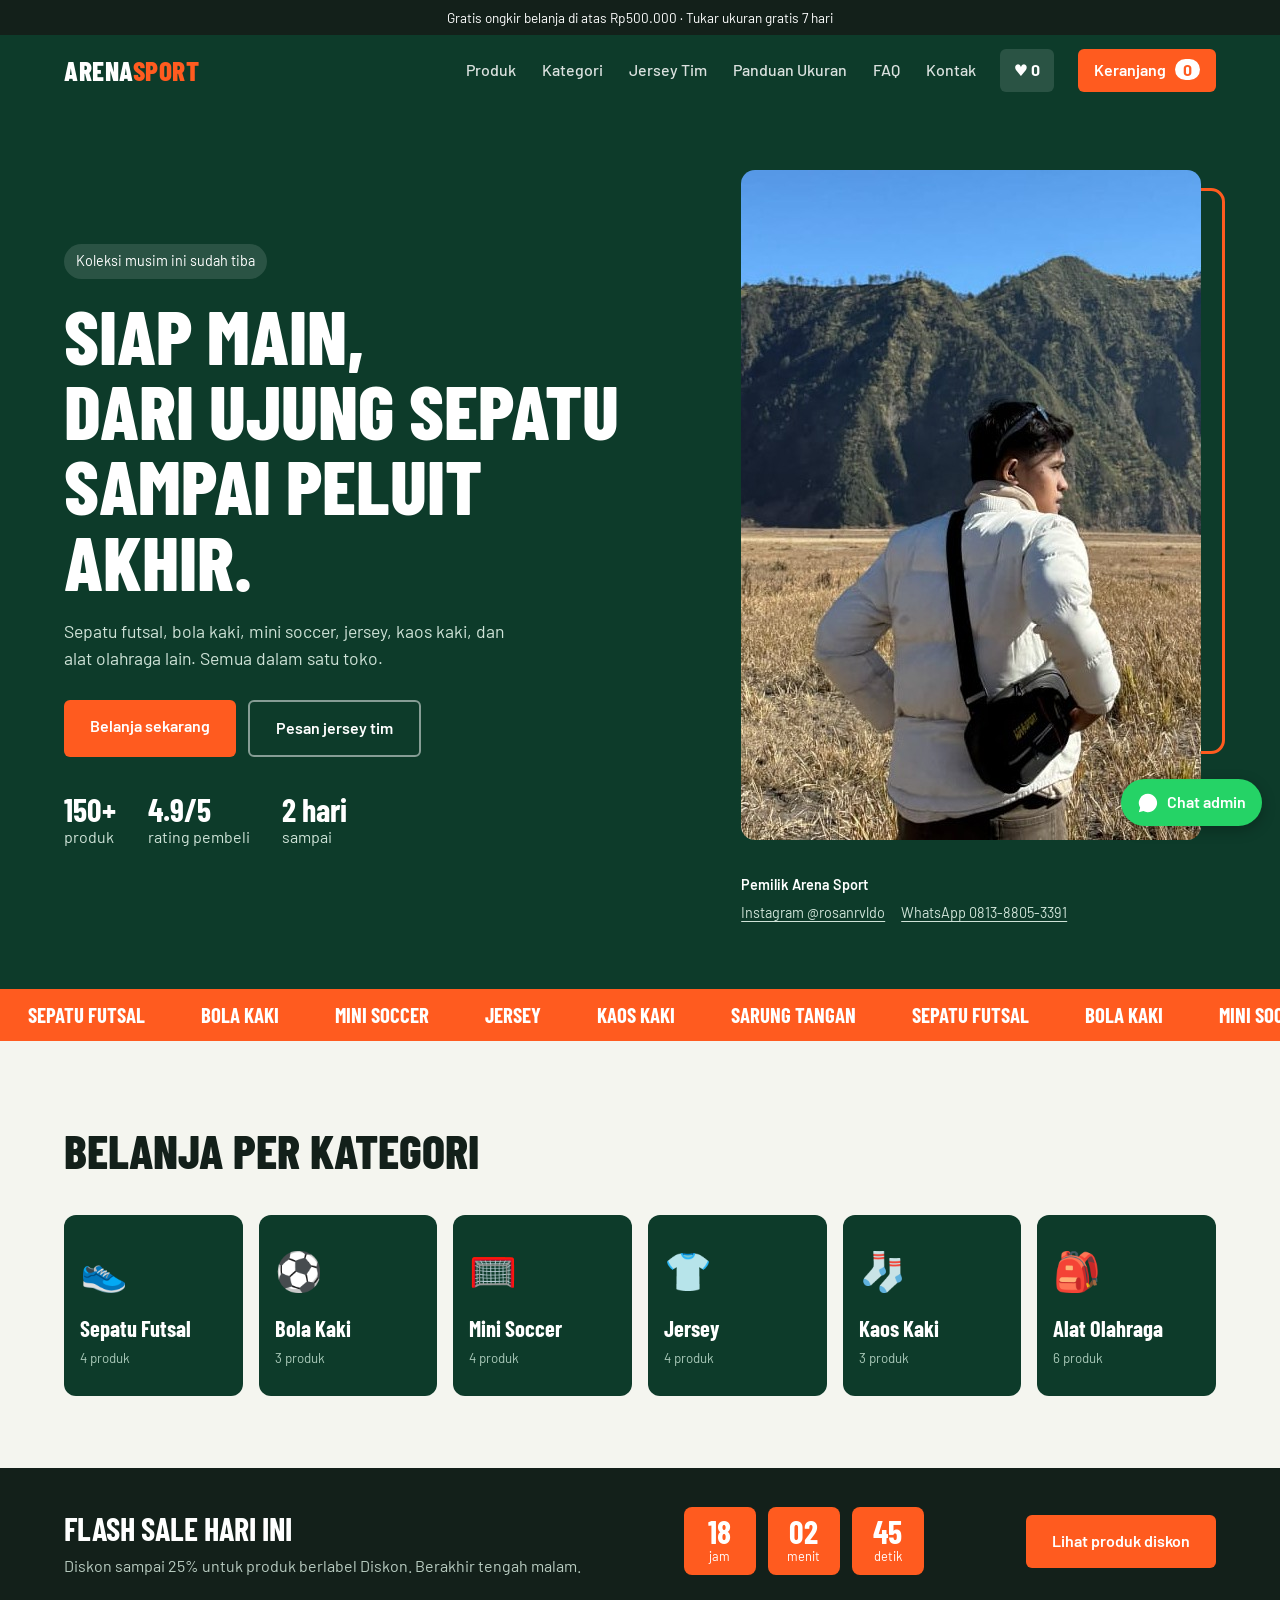
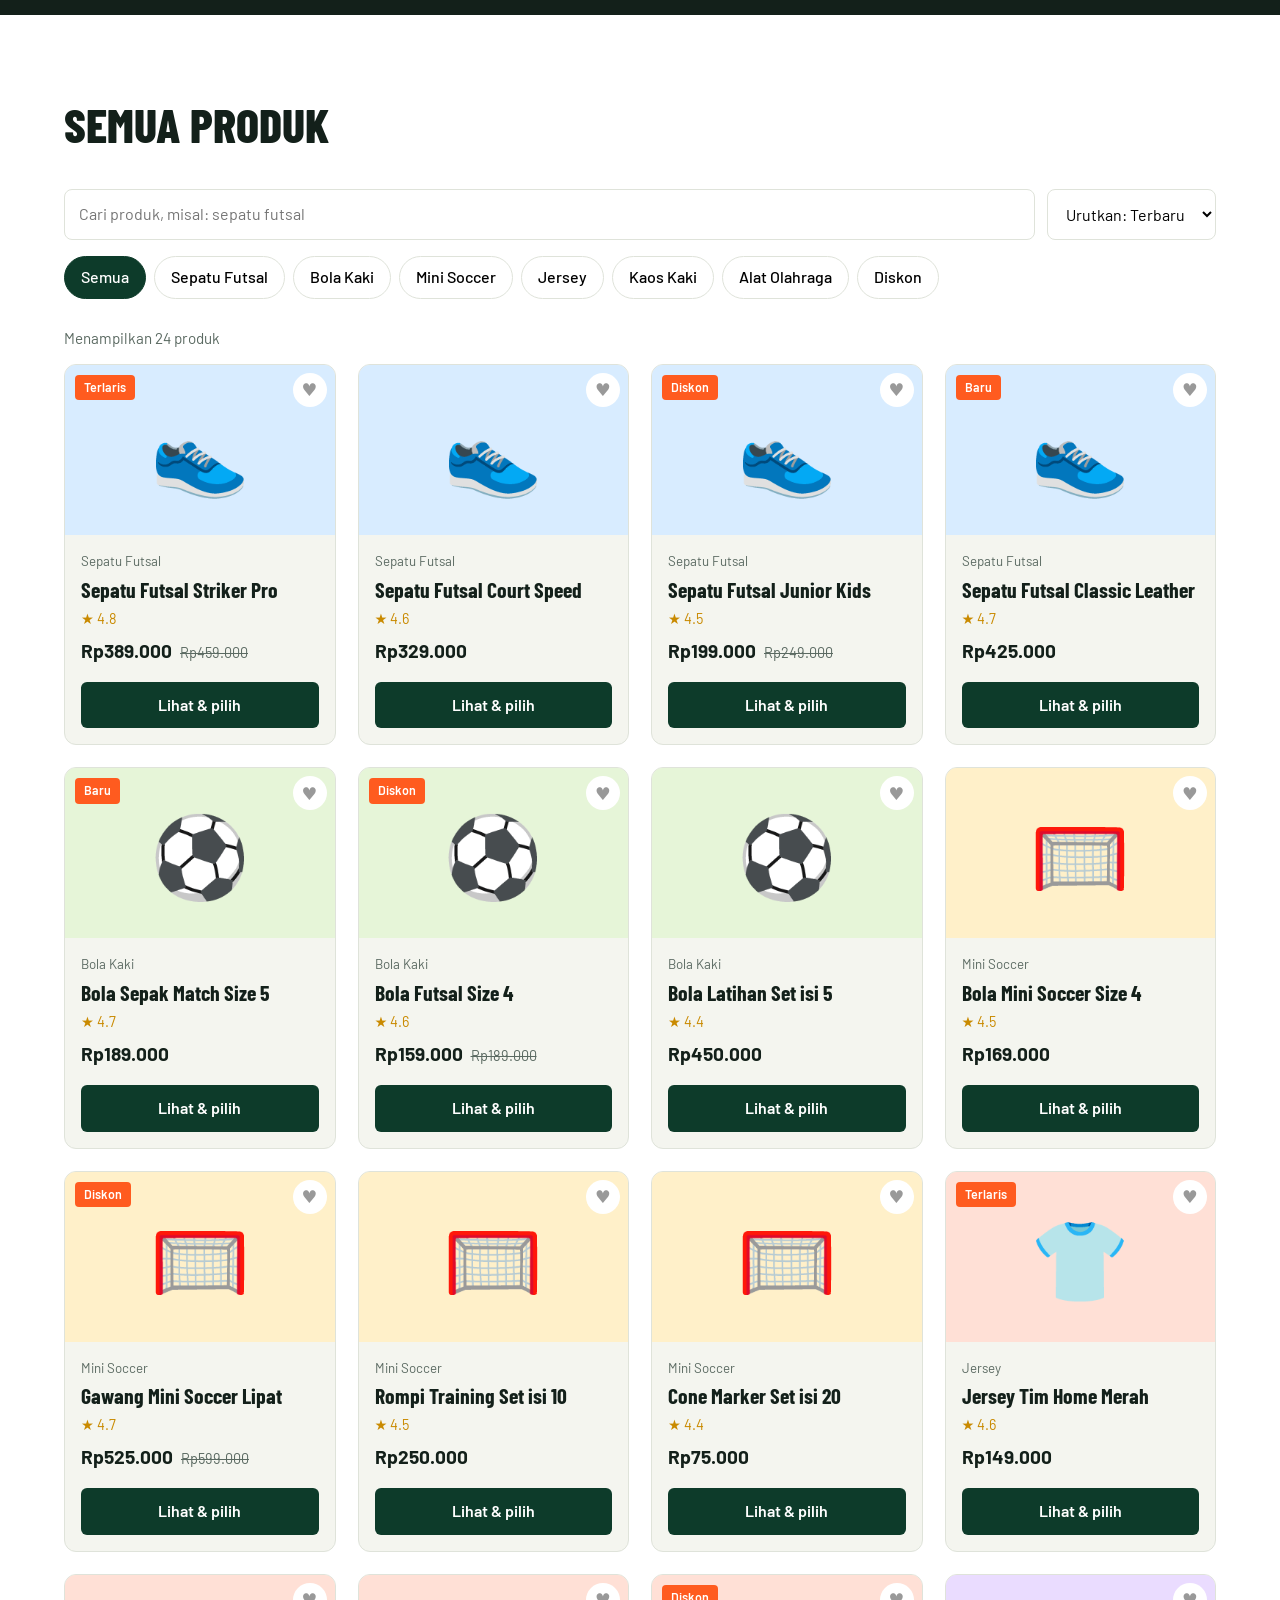
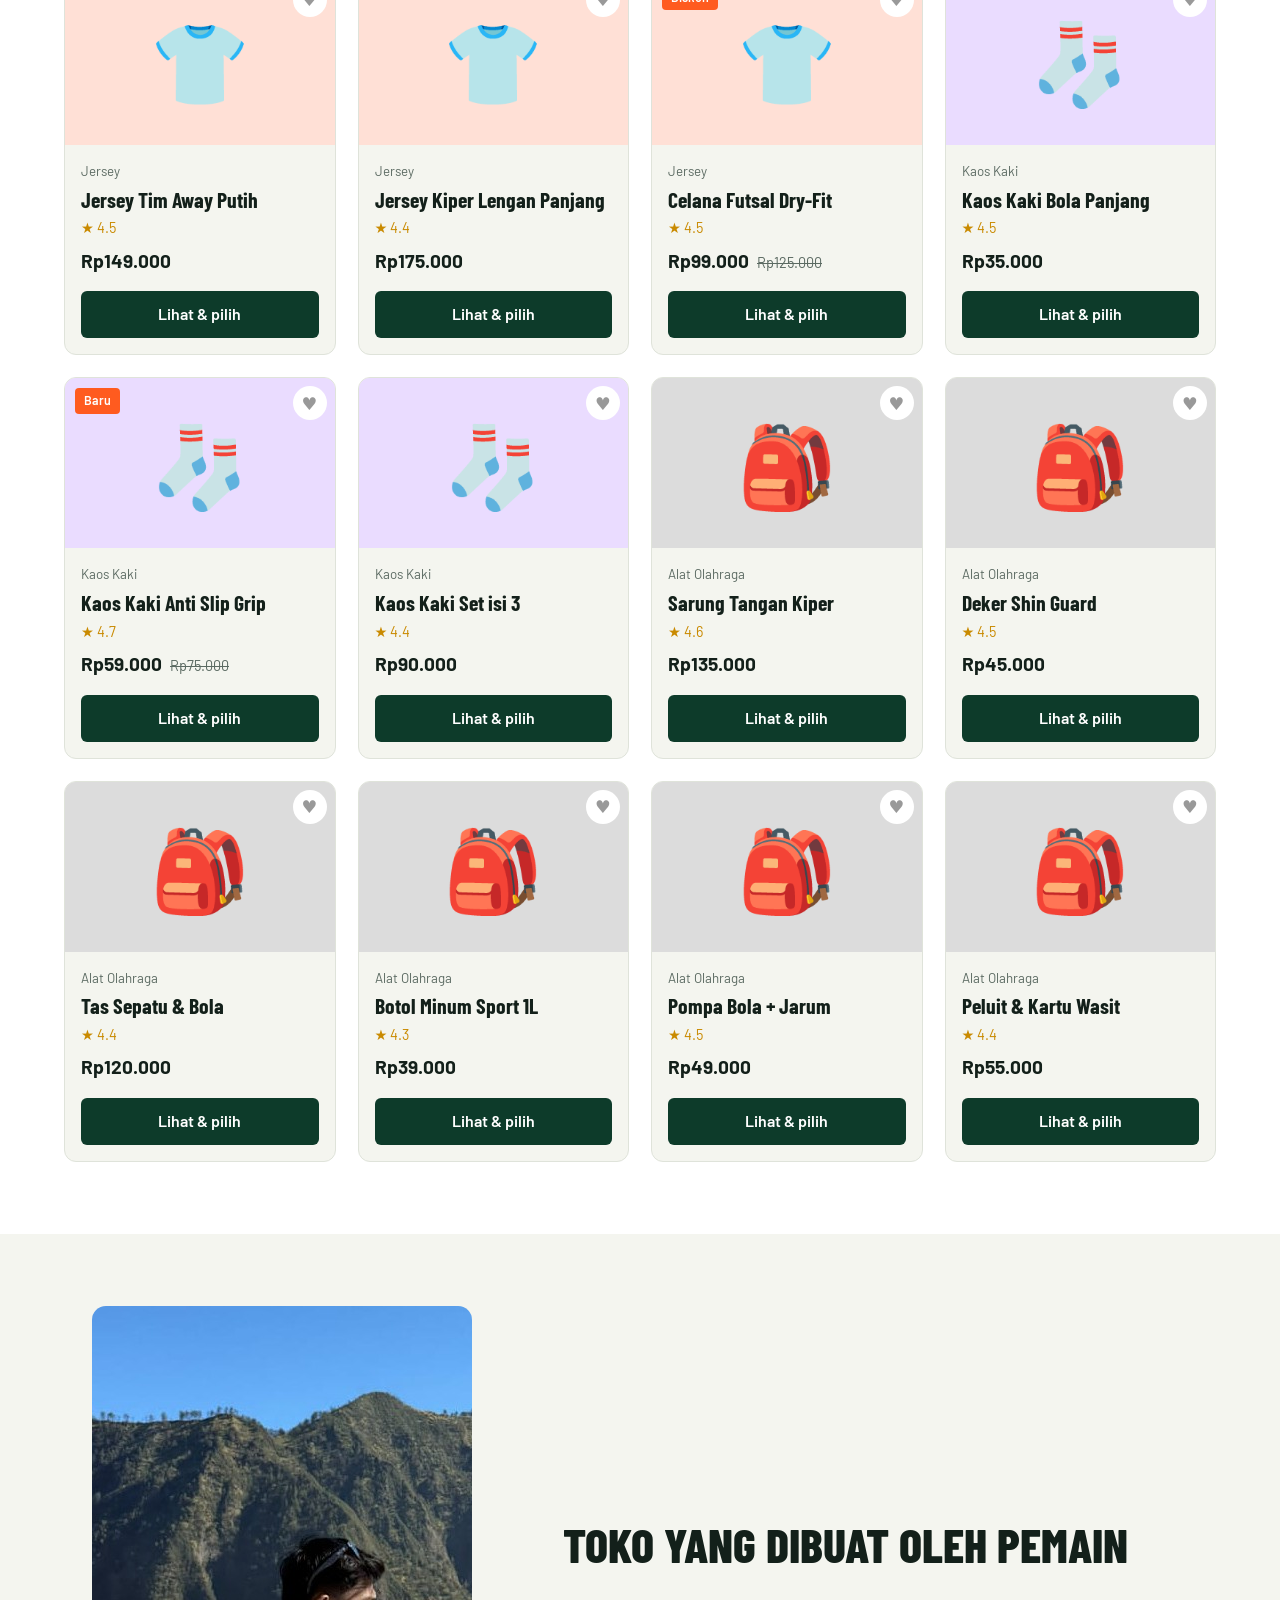
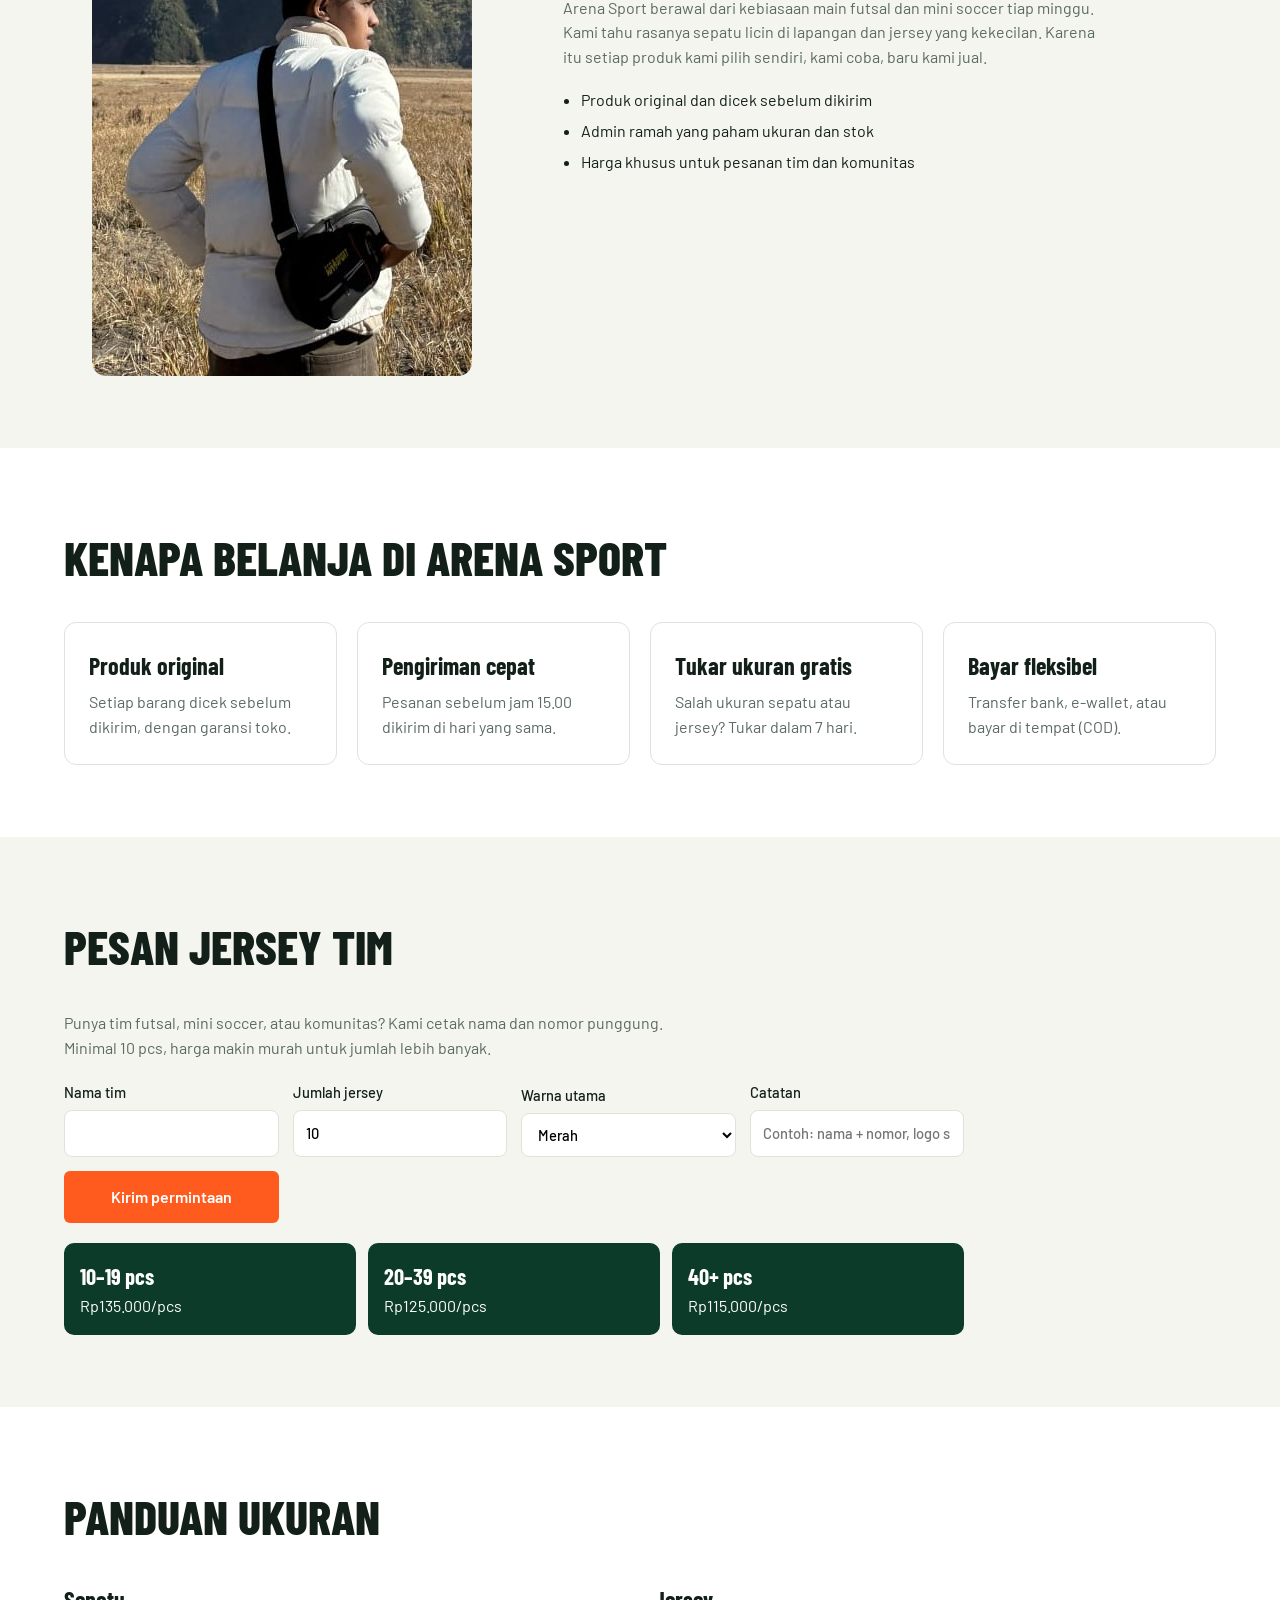
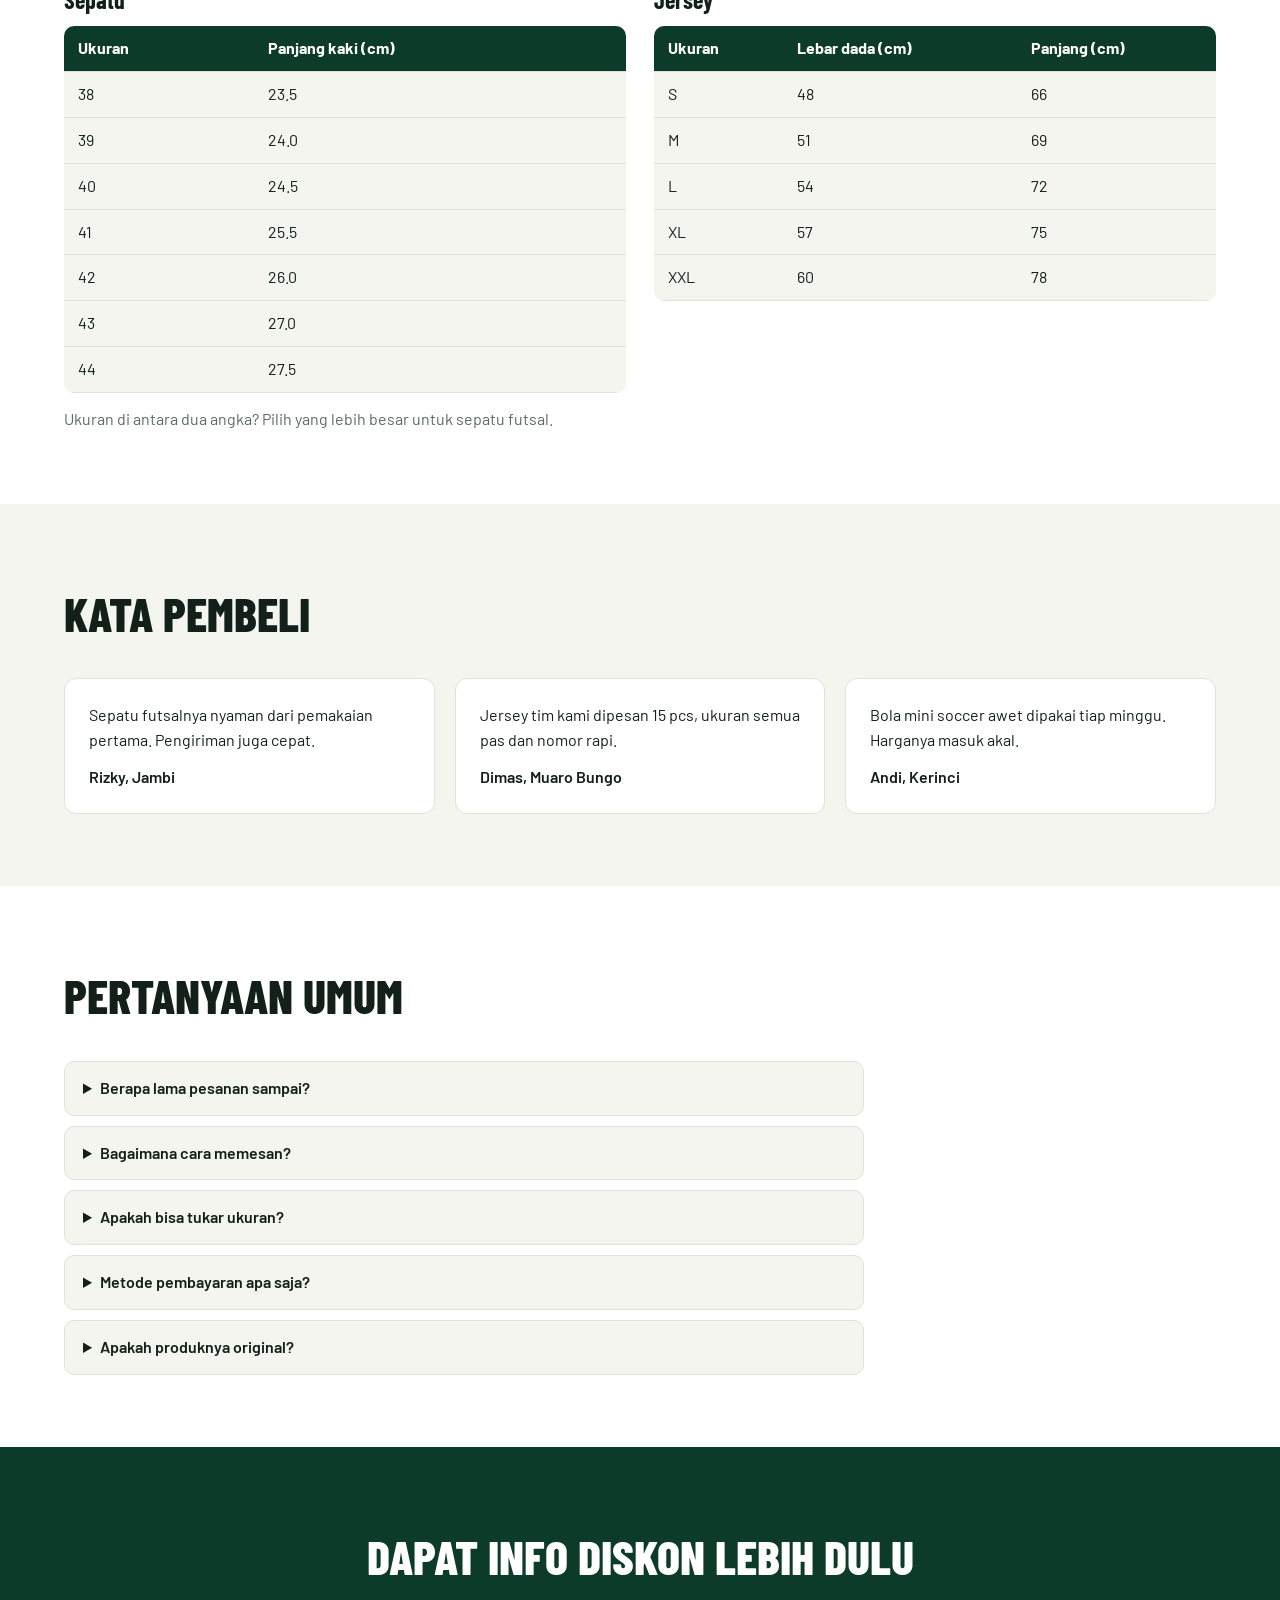
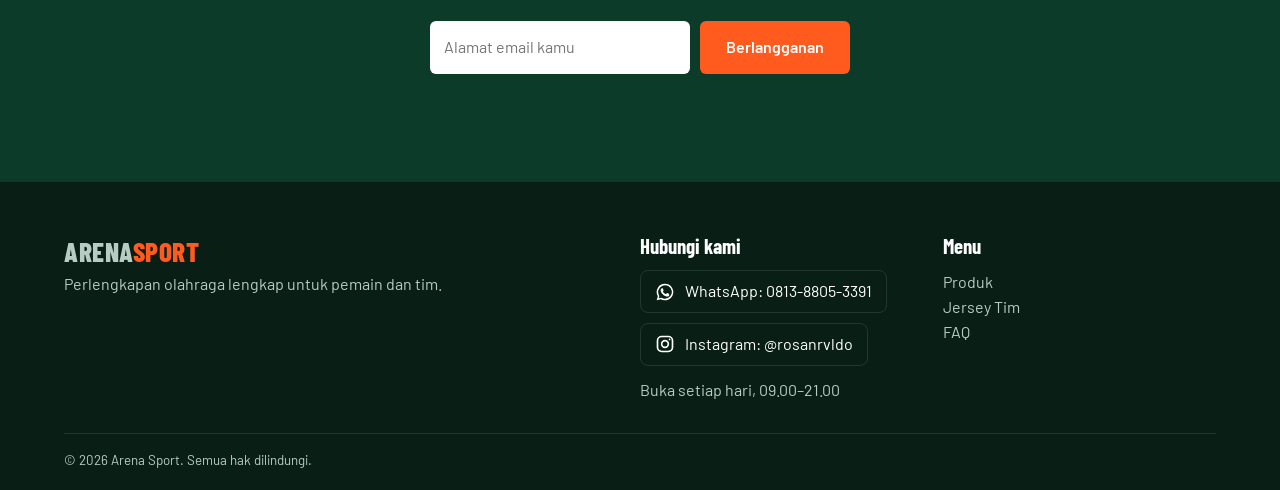
==== commit b835668d: "Add files via upload" ====
--- a/index.html
+++ b/index.html
@@ -208,6 +208,28 @@
   .burger{padding:0 4px}
 }
 
+/* Kontak footer */
+.contact{list-style:none;display:grid;gap:10px;margin-bottom:12px}
+.contact a{display:inline-flex;align-items:center;gap:10px;color:#fff;padding:8px 14px;border:1px solid #1f3a2d;border-radius:8px;transition:background .2s,border-color .2s}
+.contact a:hover{background:#12402d;border-color:var(--flare);color:#fff}
+
+/* Foto & kontak */
+.hero-photo img{aspect-ratio:55/67;object-position:center}
+.about img{aspect-ratio:55/67;object-position:center}
+.hero-photo figcaption{display:grid;gap:6px;font-weight:600;color:#fff}
+.cap-links{display:flex;flex-wrap:wrap;gap:6px 16px;font-weight:400;font-size:.9rem}
+.cap-links a{color:#cfe3d8;text-decoration:underline;text-underline-offset:3px}
+.cap-links a:hover{color:var(--flare)}
+.wa-float{position:fixed;left:18px;bottom:18px;z-index:35;display:inline-flex;align-items:center;gap:8px;background:#25d366;color:#fff;padding:11px 16px;border-radius:99px;font-weight:600;box-shadow:0 4px 14px rgba(0,0,0,.25)}
+.wa-float:hover{background:#1ebe5b}
+.thumb img{position:absolute;inset:0;width:100%;height:100%;object-fit:cover}
+.detail .thumb{position:relative;overflow:hidden}
+@media(max-width:820px){.wa-float{padding:12px;left:12px;bottom:12px}.wa-float{font-size:0}.wa-float svg{width:26px;height:26px}}
+.wa-float{left:auto;right:18px;bottom:74px}
+@media(max-width:820px){.wa-float{right:14px;bottom:68px}.totop{right:14px;bottom:14px}}
+.hero-photo::before{inset:18px auto auto 18px;width:100%;height:auto;aspect-ratio:55/67}
+.hero-photo figcaption{margin-top:34px}
+
 </style>
 </head>
 <body>
@@ -232,8 +254,8 @@
     <ul class="stats"><li><b>150+</b> produk</li><li><b>4.9/5</b> rating pembeli</li><li><b>2 hari</b> sampai</li></ul>
   </div>
   <figure class="hero-photo">
-    <img src="[data-uri]" alt="Pemilik Arena Sport berdiri di padang rumput dengan latar perbukitan">
-    <figcaption>Pemilik Arena Sport. Kami main, kami paham yang kamu butuhkan.</figcaption>
+    <img src="[data-uri]" alt="Pemilik Arena Sport berdiri di padang rumput dengan latar perbukitan" width="550" height="670">
+    <figcaption>Pemilik Arena Sport<span class="cap-links"><a href="https://instagram.com/rosanrvldo" target="_blank" rel="noopener">Instagram @rosanrvldo</a><a href="https://wa.me/6281388053391" target="_blank" rel="noopener">WhatsApp 0813-8805-3391</a></span></figcaption>
   </figure>
 </section>
 
@@ -261,7 +283,7 @@
 
 <section class="section" id="tentang">
   <div class="about">
-    <img src="[data-uri]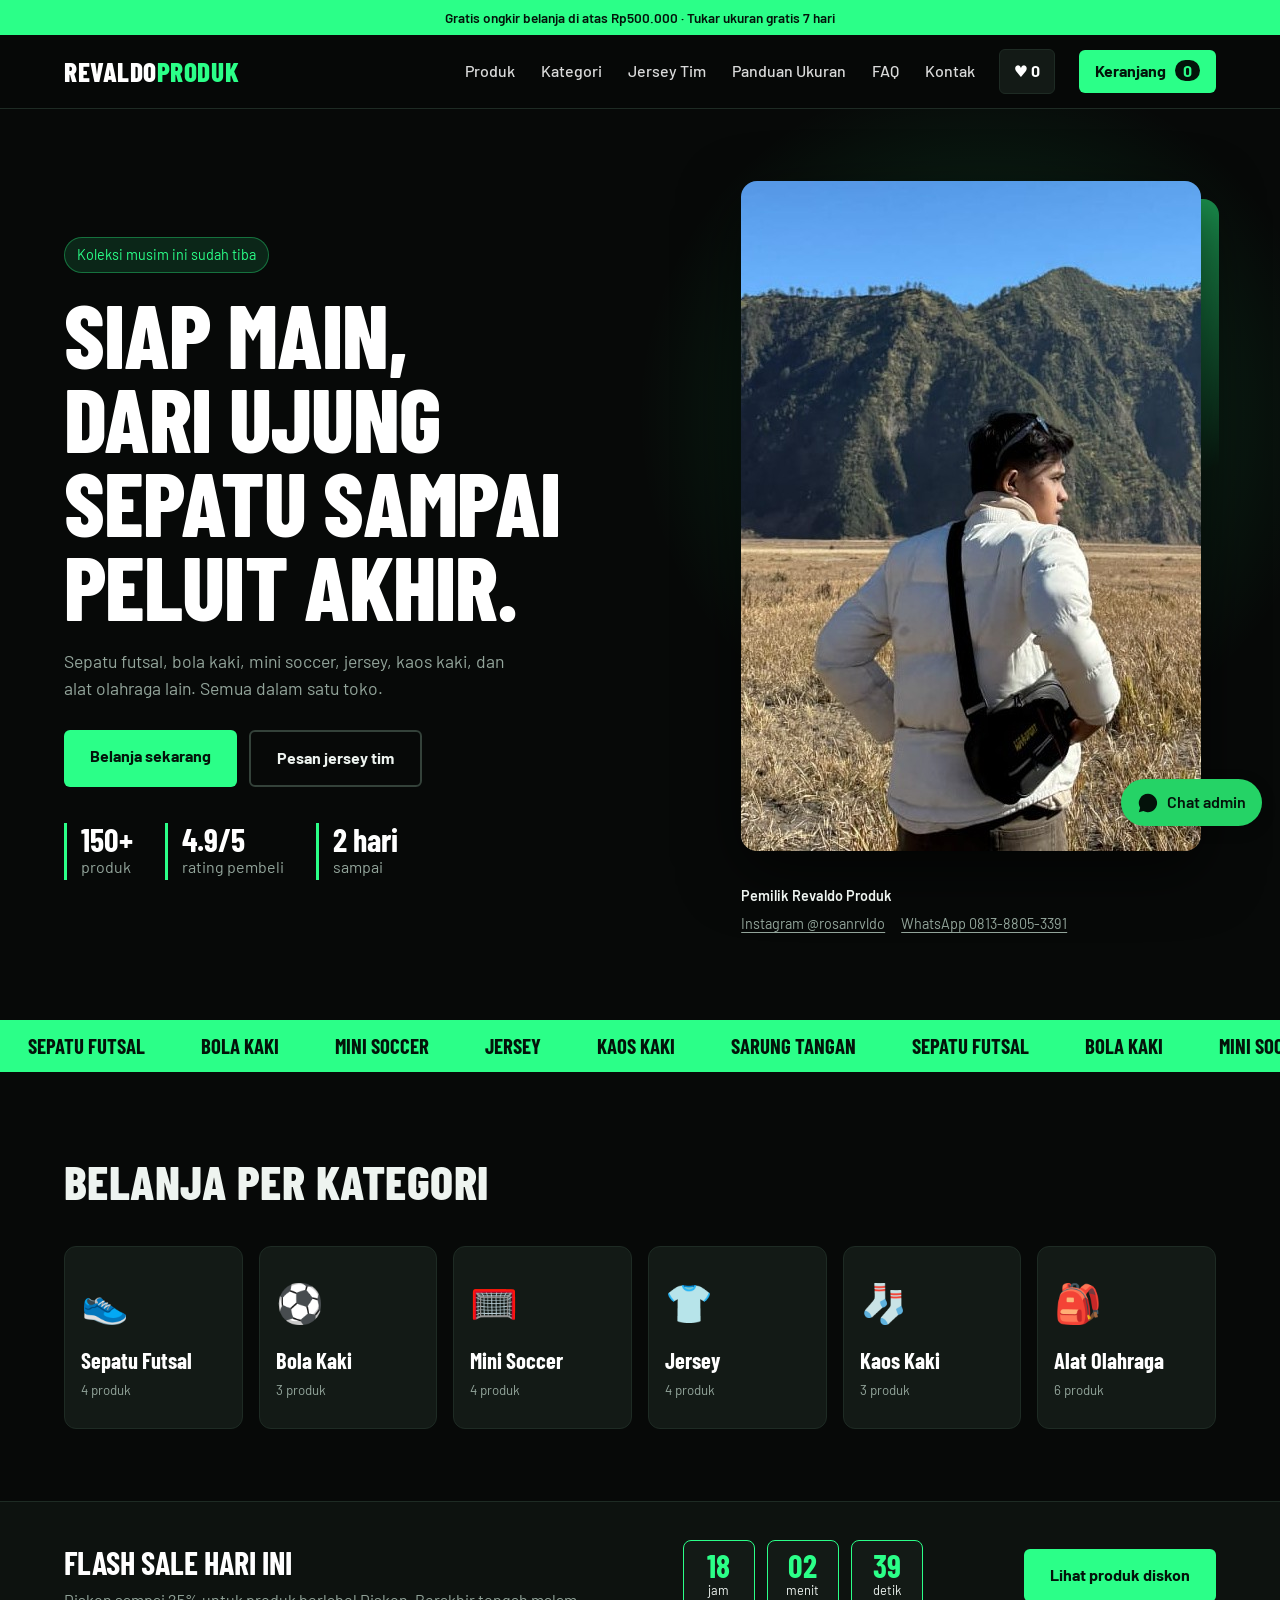
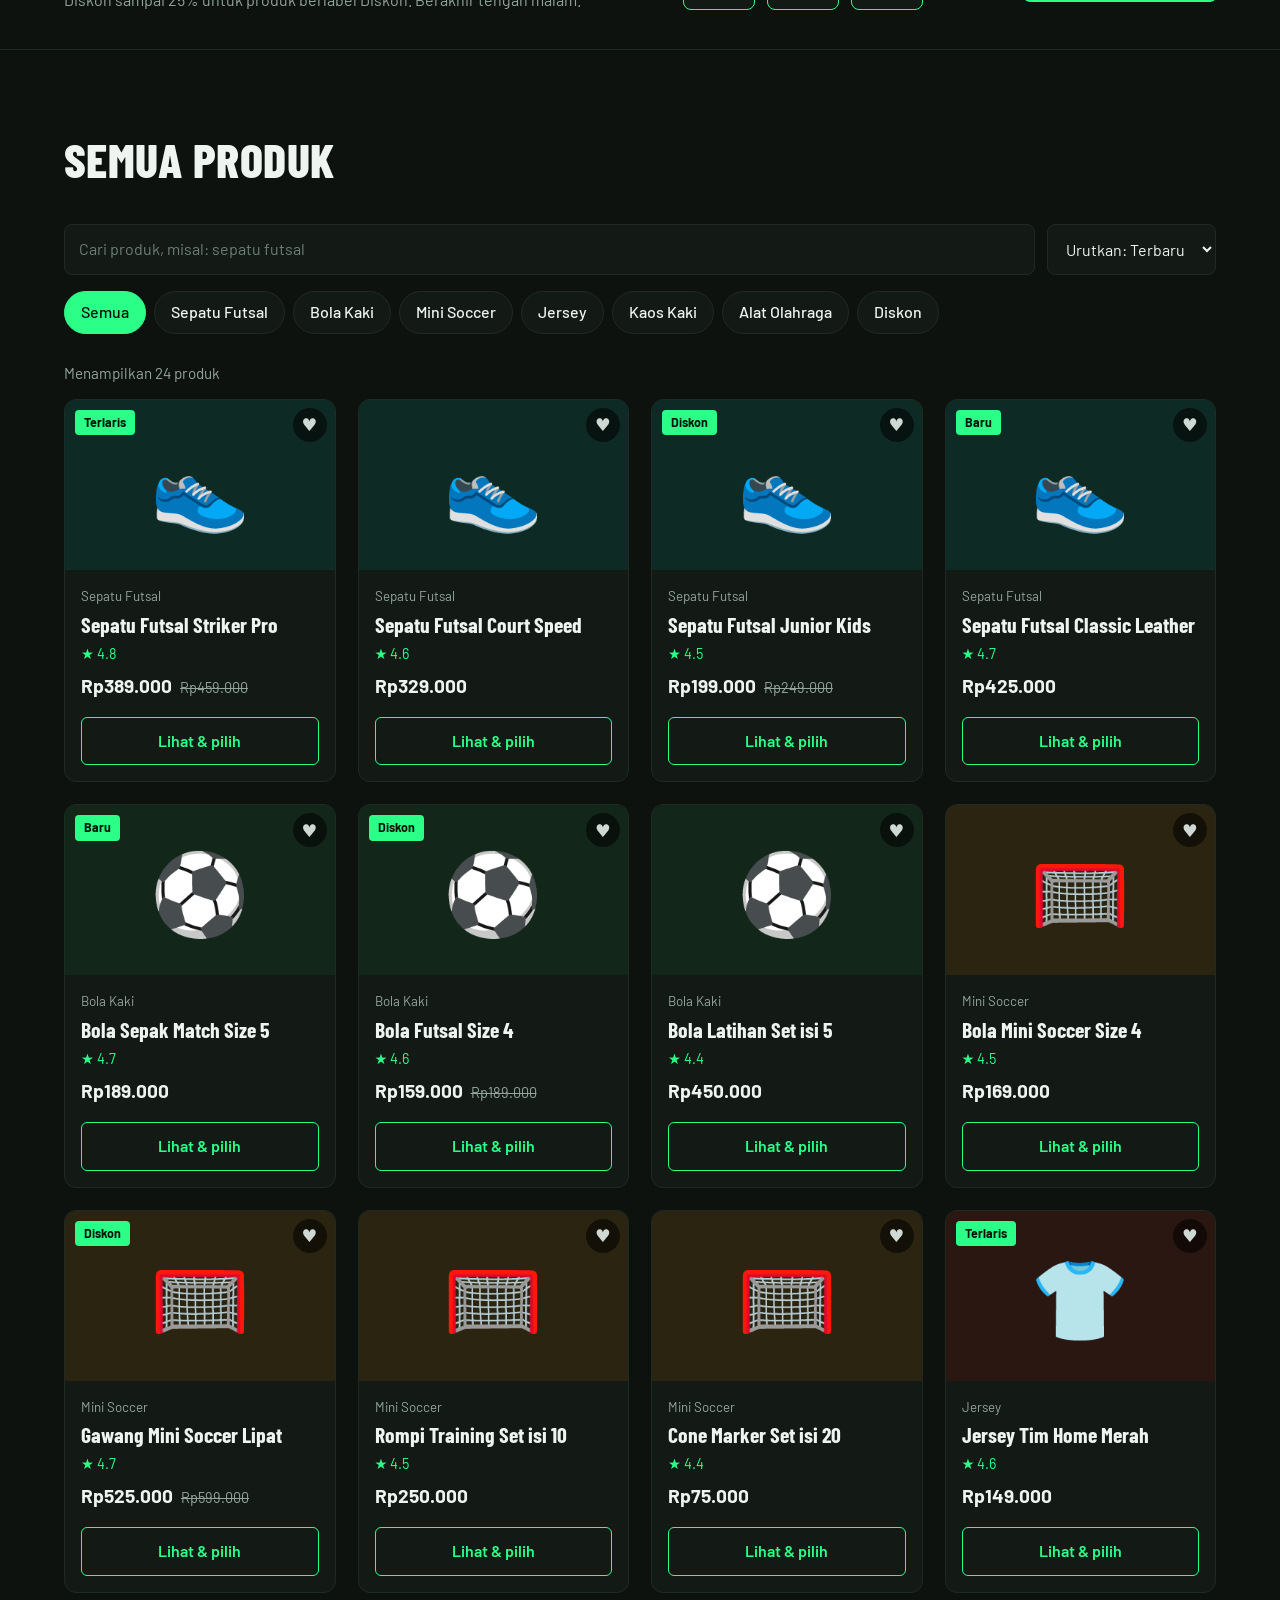
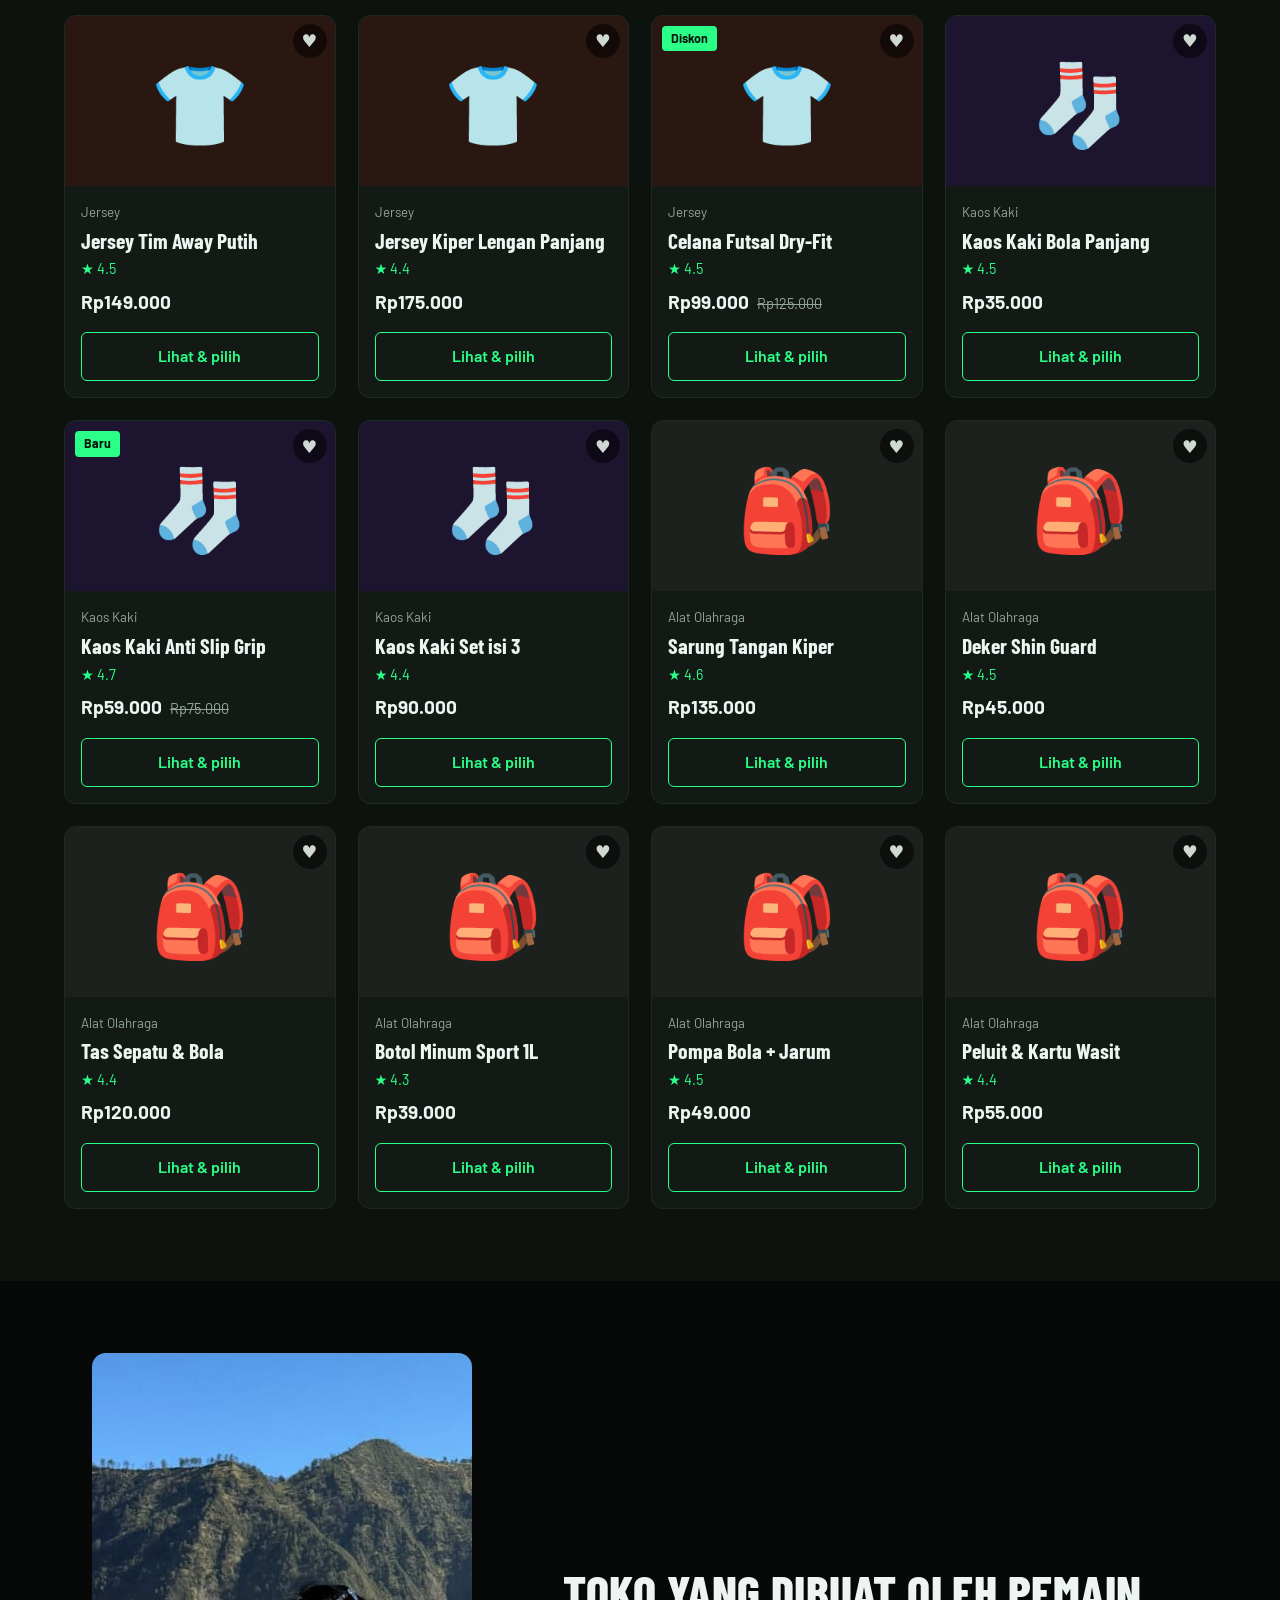
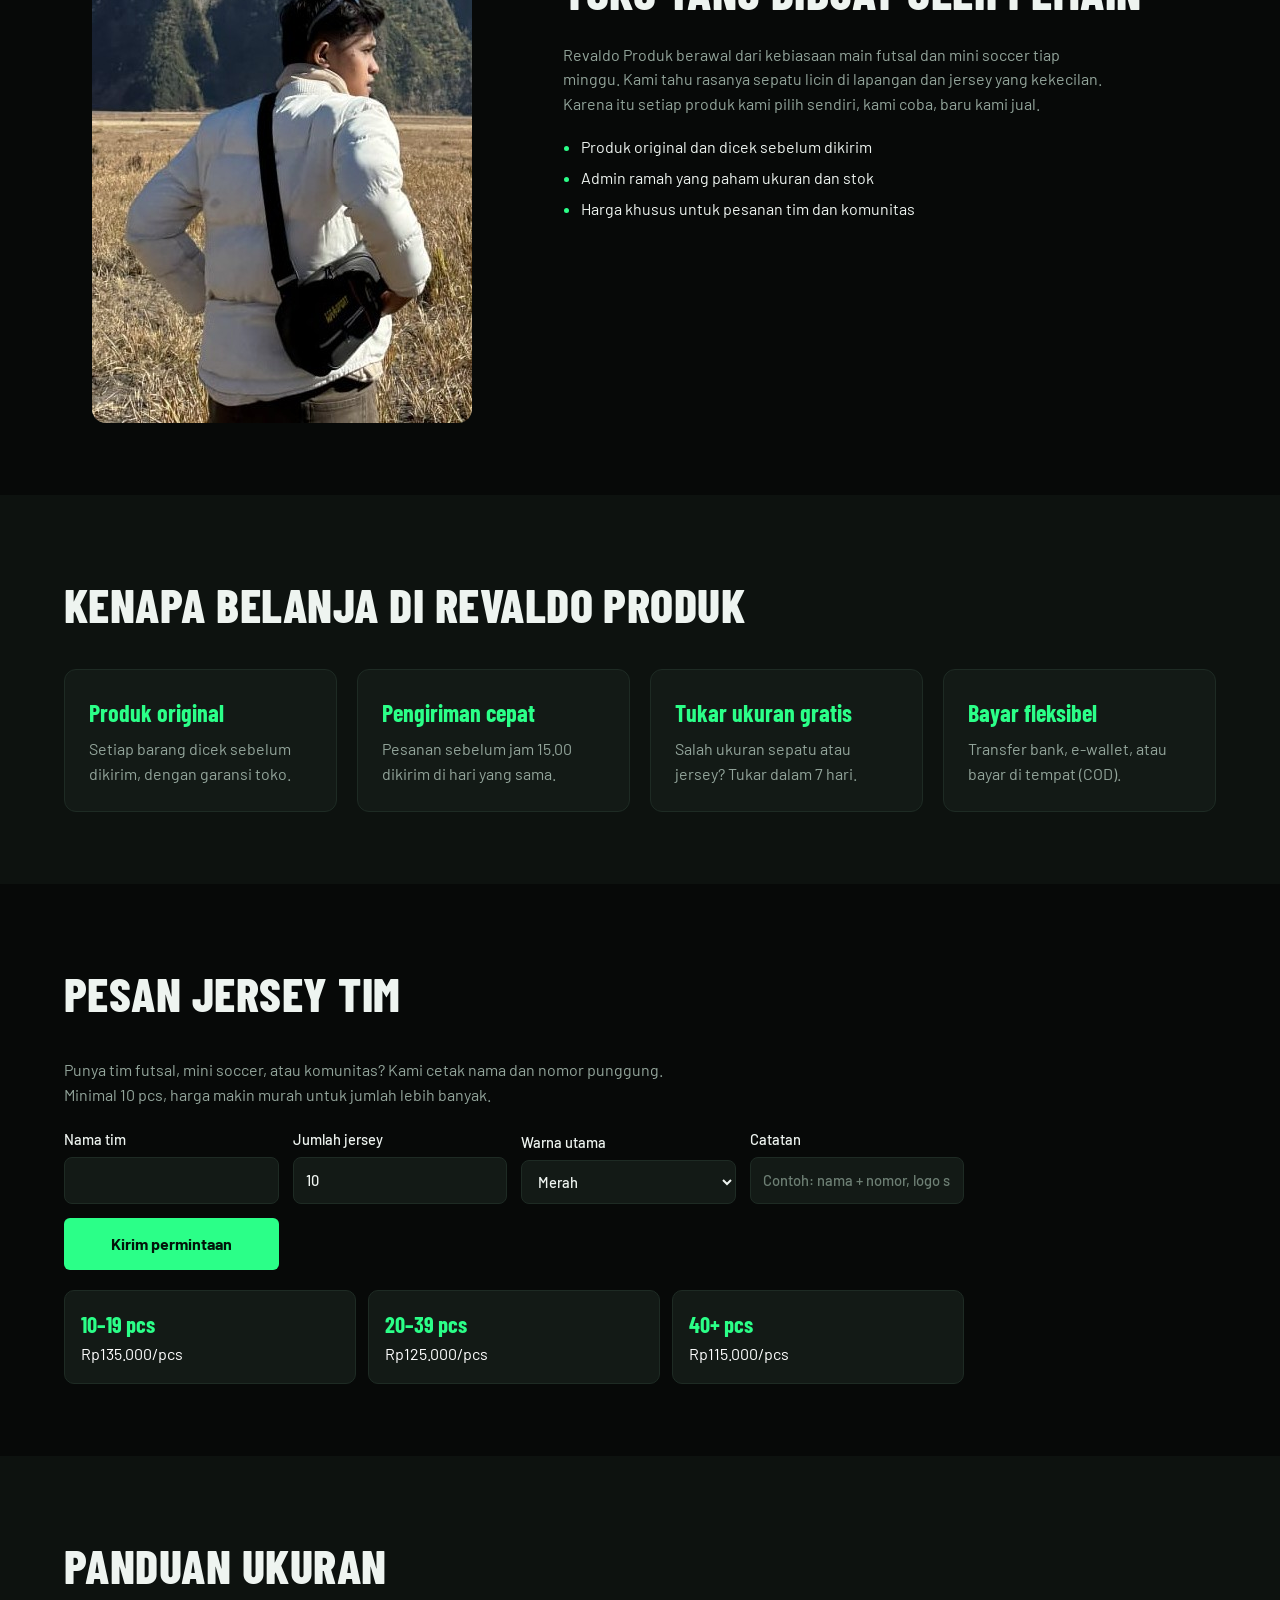
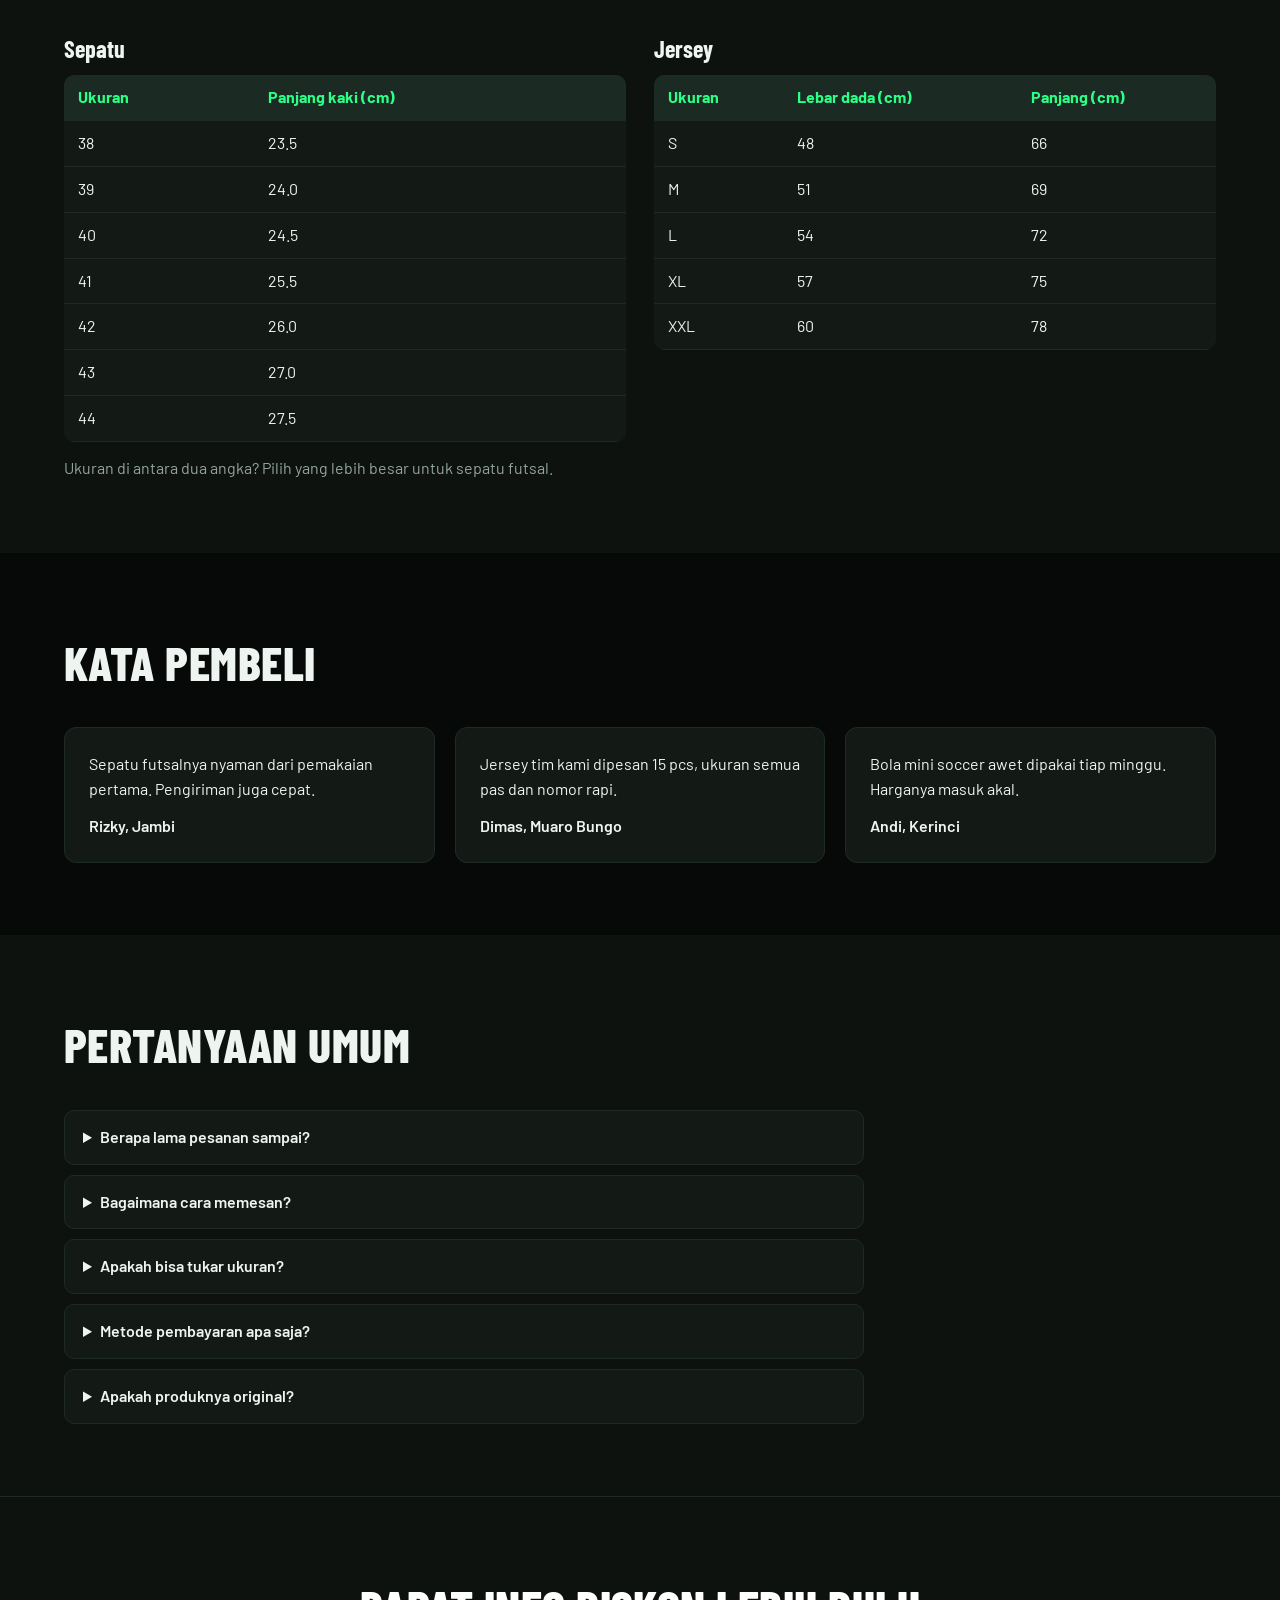
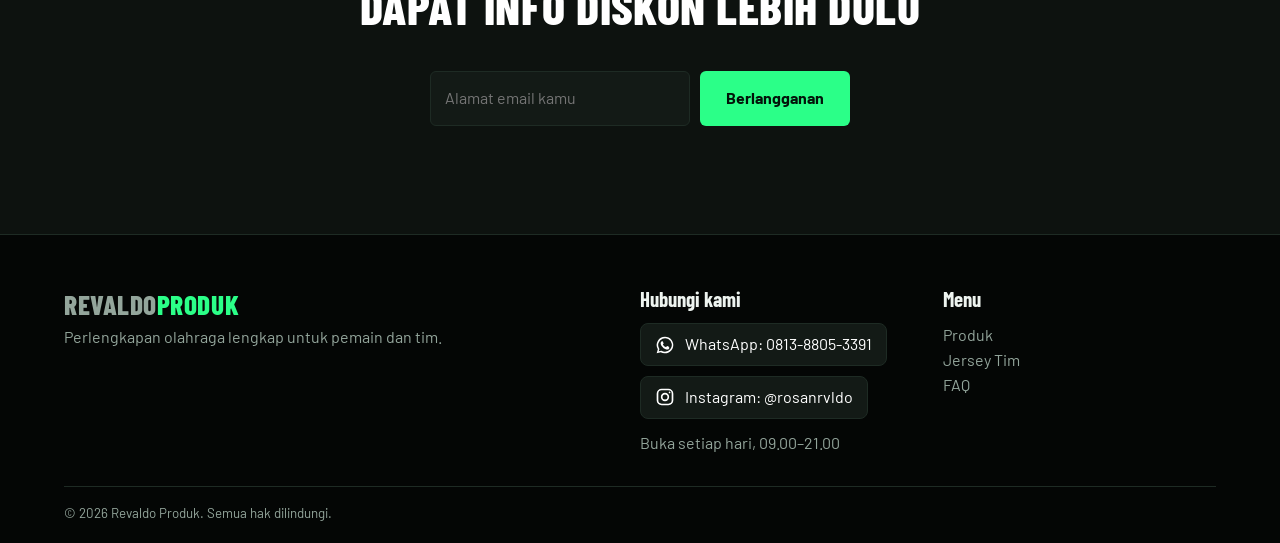
==== commit 91e58fab: "Add files via upload" ====
--- a/index.html
+++ b/index.html
@@ -3,7 +3,9 @@
 <head>
 <meta charset="UTF-8">
 <meta name="viewport" content="width=device-width, initial-scale=1">
-<title>Arena Sport – Sepatu Futsal, Bola, Jersey & Perlengkapan Olahraga</title>
+<meta name="color-scheme" content="dark">
+<meta name="theme-color" content="#07090a">
+<title>Revaldo Produk – Sepatu Futsal, Bola, Jersey & Perlengkapan Olahraga</title>
 <meta name="description" content="Toko perlengkapan olahraga lengkap: sepatu futsal, bola kaki, mini soccer, jersey, kaos kaki, dan alat olahraga lainnya.">
 <link rel="preconnect" href="https://fonts.googleapis.com">
 <link href="https://fonts.googleapis.com/css2?family=Barlow+Condensed:wght@600;700;800&family=Barlow:wght@400;500;600&display=swap" rel="stylesheet">
@@ -230,17 +232,129 @@
 .hero-photo::before{inset:18px auto auto 18px;width:100%;height:auto;aspect-ratio:55/67}
 .hero-photo figcaption{margin-top:34px}
 
+/* ===== TEMA GELAP SPORTY (hijau neon) ===== */
+:root{
+  --neon:#2bff88; --neon-ink:#03140a;
+  --flare:var(--neon); --pitch:#0b0f0d; --pitch2:#16201b;
+  --chalk:#070908; --paper:#0d120f; --ink:#eef4f0; --mute:#93a59b; --line:#1e2b24;
+  --surf:#131a16; color-scheme:dark;
+}
+body{background:var(--chalk);color:var(--ink)}
+.announce{background:var(--neon);color:var(--neon-ink);font-weight:600}
+.nav{background:rgba(7,9,8,.82);backdrop-filter:blur(12px);-webkit-backdrop-filter:blur(12px);border-bottom:1px solid var(--line)}
+.logo span,.hero h1{color:inherit}
+.logo span{color:var(--neon)}
+.nav nav a:hover{color:var(--neon)}
+.btn,.cart-btn,.add:hover,.totop{background:var(--neon);color:var(--neon-ink);font-weight:700}
+.btn:hover{background:#6dffa9;box-shadow:0 0 24px rgba(43,255,136,.45)}
+.btn.ghost{background:transparent;color:var(--ink);border:2px solid #34423a;box-shadow:none}
+.btn.ghost:hover{border-color:var(--neon);background:rgba(43,255,136,.08)}
+.cart-btn b{background:var(--neon-ink);color:var(--neon)}
+.icon-btn{background:var(--surf);border:1px solid var(--line)}
+.icon-btn.on{background:var(--neon);color:var(--neon-ink)}
+
+.hero{position:relative;overflow:hidden;background:var(--chalk);padding:72px 5vw 84px}
+.hero::before{content:"";position:absolute;right:-8%;top:-10%;width:62vw;height:62vw;max-width:820px;max-height:820px;background:radial-gradient(circle,rgba(43,255,136,.20),transparent 62%);pointer-events:none}
+.hero>*{position:relative}
+.tag{background:rgba(43,255,136,.12);color:var(--neon);border:1px solid rgba(43,255,136,.35)}
+.hero h1{font-size:clamp(3rem,7vw,6rem);line-height:.94;letter-spacing:-.01em}
+.lead{color:var(--mute)}
+.stats{color:var(--mute)}
+.stats li{padding-left:14px;border-left:3px solid var(--neon)}
+.hero-photo::before{border:0;background:linear-gradient(160deg,var(--neon),transparent 60%);opacity:.9;border-radius:16px}
+.hero-photo img{box-shadow:0 20px 60px rgba(0,0,0,.6);border-radius:16px}
+.hero-photo figcaption{color:var(--ink)}
+.cap-links a{color:var(--mute)}
+.cap-links a:hover{color:var(--neon)}
+.hero-text>*,.hero-photo{animation:rise .7s cubic-bezier(.2,.7,.2,1) both}
+.hero-text>*:nth-child(2){animation-delay:.08s}.hero-text>*:nth-child(3){animation-delay:.16s}.hero-text>*:nth-child(4){animation-delay:.24s}.hero-text>*:nth-child(5){animation-delay:.32s}.hero-photo{animation-delay:.2s}
+@keyframes rise{from{opacity:0;transform:translateY(24px)}to{opacity:1;transform:none}}
+
+.ticker{background:var(--neon);color:var(--neon-ink)}
+.section.alt{background:var(--paper)}
+.section h2{letter-spacing:.01em}
+.cat{background:var(--surf);border:1px solid var(--line);transition:transform .2s,border-color .2s,box-shadow .2s}
+.cat:hover{background:var(--surf);border-color:var(--neon);transform:translateY(-4px);box-shadow:0 8px 30px rgba(43,255,136,.15)}
+.cat small{color:var(--mute)}
+
+.flash{background:var(--paper);border-top:1px solid var(--line);border-bottom:1px solid var(--line)}
+.flash p{color:var(--mute)}
+.count span{background:var(--surf);border:1px solid var(--neon);color:var(--ink)}
+.count b{color:var(--neon)}
+
+.tools input,.tools select,label input,label select,label textarea,.news input{background:var(--surf);color:var(--ink);border:1px solid var(--line)}
+.tools input::placeholder,label input::placeholder{color:#6d7f74}
+.chip{background:var(--surf);color:var(--ink);border-color:var(--line)}
+.chip:hover{border-color:var(--neon)}
+.chip.on{background:var(--neon);color:var(--neon-ink);border-color:var(--neon)}
+.result{color:var(--mute)}
+
+.card{background:var(--surf);border:1px solid var(--line);transition:transform .2s,border-color .2s,box-shadow .2s}
+.card:hover{transform:translateY(-5px);border-color:var(--neon);box-shadow:0 10px 34px rgba(43,255,136,.14)}
+.badge{background:var(--neon);color:var(--neon-ink);font-weight:700}
+.heart{background:rgba(0,0,0,.55);color:#cfd8d2}
+.heart.on{color:var(--neon)}
+.rate{color:var(--neon)}
+.price s{color:var(--mute)}
+.add{background:transparent;color:var(--neon);border:1.5px solid var(--neon)}
+.add:hover{background:var(--neon);color:var(--neon-ink)}
+.info small{color:var(--mute)}
+
+.about p,.why p,.team p,.note,details p{color:var(--mute)}
+.why>div,blockquote,.alt blockquote{background:var(--surf);border:1px solid var(--line)}
+.why h3{color:var(--neon)}
+.check li::marker{color:var(--neon)}
+.tiers div{background:var(--surf);border:1px solid var(--line)}
+.tiers b{color:var(--neon)}
+table{background:var(--surf)}
+th{background:#1b2a22;color:var(--neon)}
+td,th{border-bottom:1px solid var(--line)}
+details{background:var(--surf);border-color:var(--line)}
+summary{color:var(--ink)}
+.news{background:var(--paper);border-top:1px solid var(--line)}
+.msg{color:var(--neon)}
+footer{background:#040605;color:var(--mute);border-top:1px solid var(--line)}
+footer h3{color:var(--ink)}
+footer small{border-top-color:var(--line)}
+.contact a{border-color:var(--line);background:var(--surf)}
+.contact a:hover{border-color:var(--neon);background:var(--surf)}
+
+.wa-float{background:#25d366;color:#04120a}
+.overlay{background:rgba(0,0,0,.7)}
+.drawer,.box{background:var(--paper);color:var(--ink);border:1px solid var(--line)}
+.drawer-head,.drawer-foot{border-color:var(--line)}
+.item{border-color:var(--line)}
+.qty button,.size{background:var(--surf);color:var(--ink);border-color:var(--line)}
+.size:hover{border-color:var(--neon)}
+.size.on{background:var(--neon);color:var(--neon-ink);border-color:var(--neon)}
+.drawer-head button,.x{background:transparent;color:var(--ink)}
+.rm,.link{color:var(--mute)}
+.sum{background:var(--surf)}
+.toast{background:var(--neon);color:var(--neon-ink);font-weight:600}
+.err{color:#ff7a66}
+:focus-visible{outline-color:var(--neon)}
+@media(max-width:820px){.nav nav{background:var(--pitch)}.hero{padding-top:44px}}
+@media(max-width:820px){.stats{gap:14px 20px;flex-wrap:wrap}.stats li{white-space:nowrap}.stats b{font-size:1.7rem}}
+@media(max-width:480px){
+  .nav{gap:6px;padding:11px 3.5vw}
+  .logo{font-size:1.15rem;letter-spacing:0}
+  .cart-btn .lbl{display:none}
+  .cart-btn::before{content:"🛒";margin-right:2px}
+  .cart-btn,.icon-btn{padding:7px 10px}
+}
+@media(max-width:340px){.logo{font-size:1rem}.cart-btn,.icon-btn{padding:6px 7px}.nav{gap:4px}}
+
 </style>
 </head>
 <body>
 <div class="announce">Gratis ongkir belanja di atas Rp500.000 · Tukar ukuran gratis 7 hari</div>
 <header class="nav">
-  <a href="#beranda" class="logo">ARENA<span>SPORT</span></a>
+  <a href="#beranda" class="logo">REVALDO<span>PRODUK</span></a>
   <nav id="menu" aria-label="Menu utama">
     <a href="#produk">Produk</a><a href="#kategori">Kategori</a><a href="#tim">Jersey Tim</a><a href="#ukuran">Panduan Ukuran</a><a href="#faq">FAQ</a><a href="#kontak">Kontak</a>
   </nav>
   <button class="icon-btn" id="favBtn" aria-label="Lihat favorit">♥ <b id="favCount">0</b></button>
-  <button class="cart-btn" id="openCart" aria-label="Buka keranjang">Keranjang <b id="cartCount">0</b></button>
+  <button class="cart-btn" id="openCart" aria-label="Buka keranjang"><span class="lbl">Keranjang</span> <b id="cartCount">0</b></button>
   <button class="burger" id="burger" aria-label="Menu">☰</button>
 </header>
 
@@ -254,8 +368,8 @@
     <ul class="stats"><li><b>150+</b> produk</li><li><b>4.9/5</b> rating pembeli</li><li><b>2 hari</b> sampai</li></ul>
   </div>
   <figure class="hero-photo">
-    <img src="[data-uri]" alt="Pemilik Arena Sport berdiri di padang rumput dengan latar perbukitan" width="550" height="670">
-    <figcaption>Pemilik Arena Sport<span class="cap-links"><a href="https://instagram.com/rosanrvldo" target="_blank" rel="noopener">Instagram @rosanrvldo</a><a href="https://wa.me/6281388053391" target="_blank" rel="noopener">WhatsApp 0813-8805-3391</a></span></figcaption>
+    <img src="[data-uri]